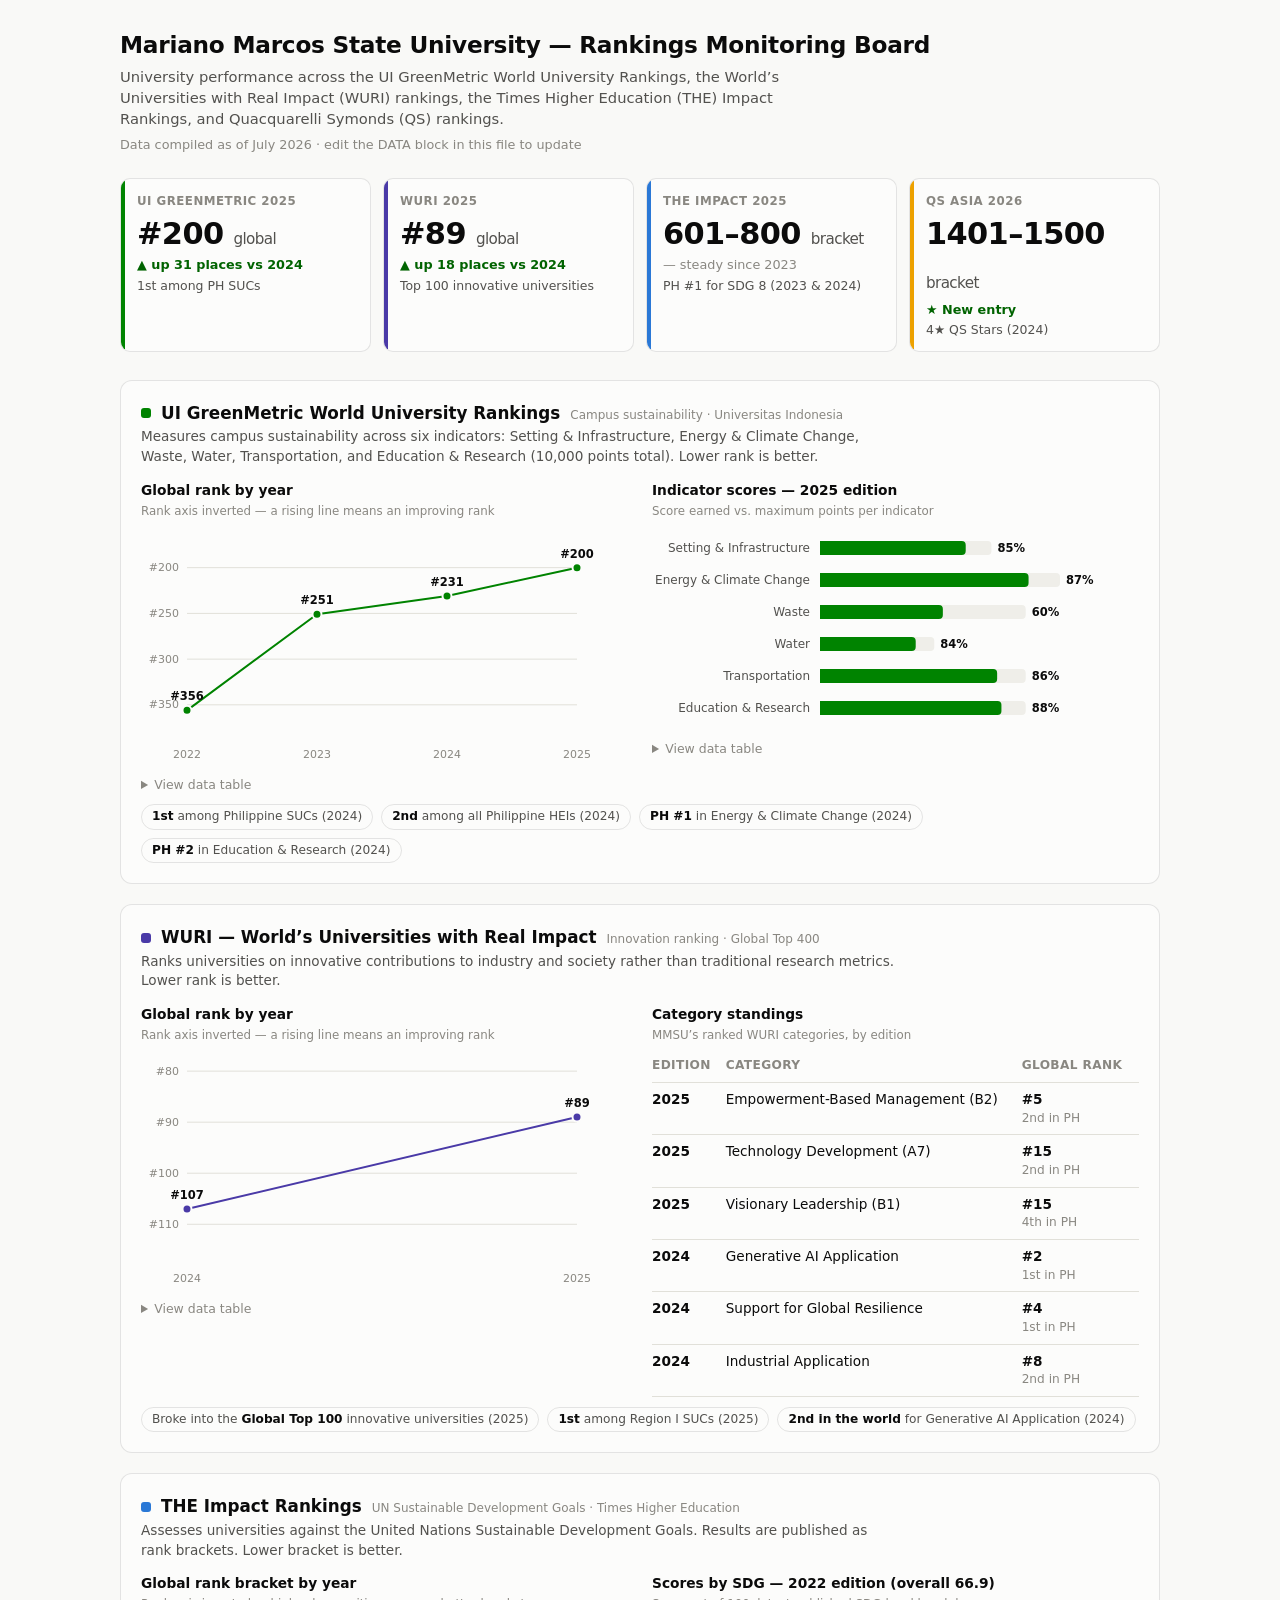
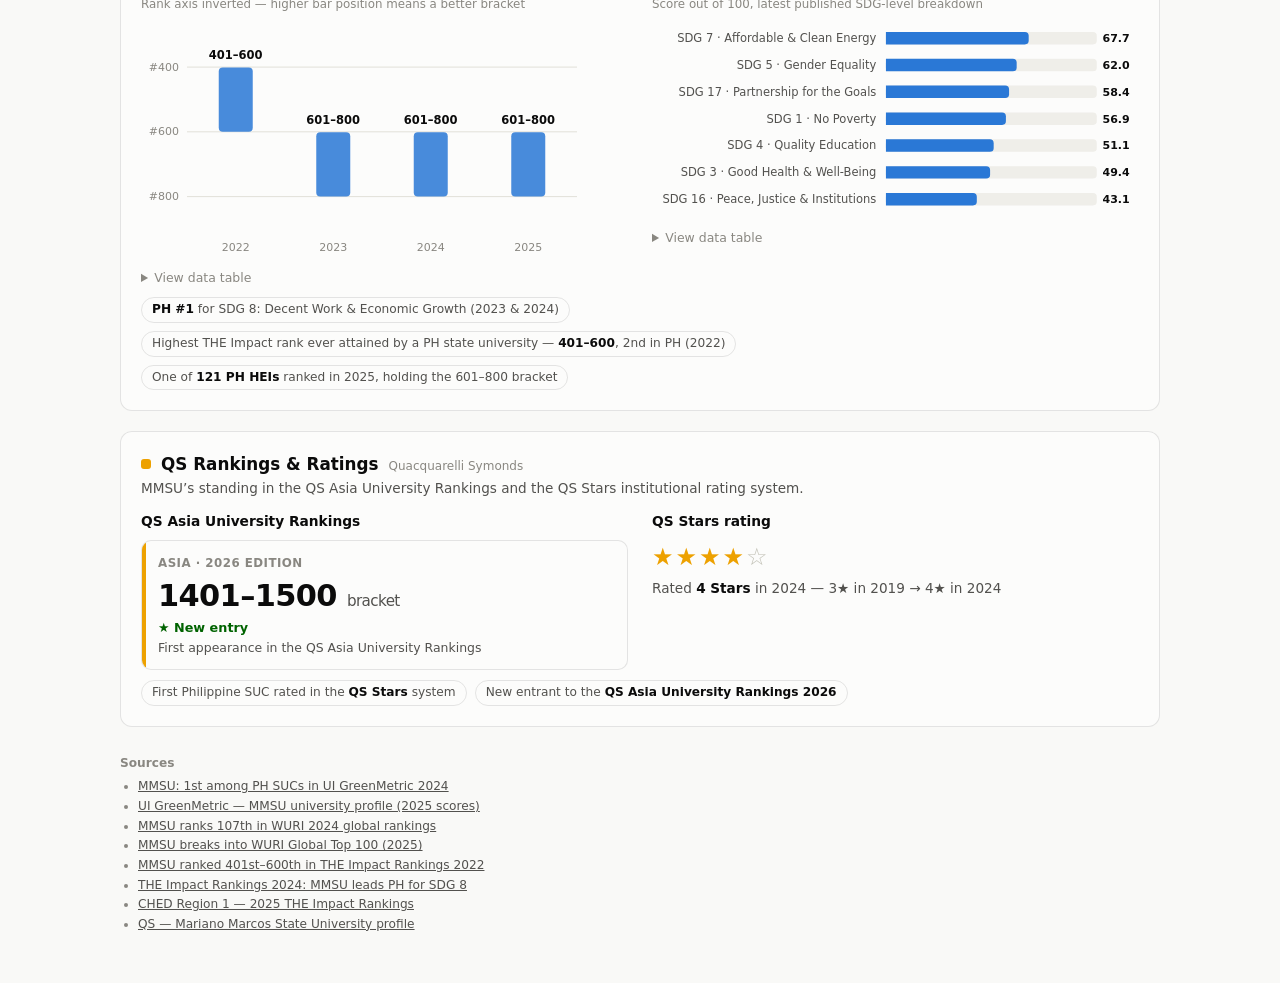
==== index.html @ 519564e0 "Add MMSU rankings monitoring board (GreenMetric, WURI, THE Impact, QS) Single-file, dependency-free " ====
<!DOCTYPE html>
<html lang="en">
<head>
<meta charset="UTF-8">
<meta name="viewport" content="width=device-width, initial-scale=1.0">
<title>MMSU Rankings Monitoring Board</title>
<style>
  :root {
    --page:           #f9f9f7;
    --surface-1:      #fcfcfb;
    --text-primary:   #0b0b0b;
    --text-secondary: #52514e;
    --text-muted:     #898781;
    --grid:           #e1e0d9;
    --baseline:       #c3c2b7;
    --border:         rgba(11,11,11,0.10);
    --delta-good:     #006300;
    --greenmetric:    #008300;
    --the:            #2a78d6;
    --wuri:           #4a3aa7;
    --qs:             #eda100;
    --seq-450:        #2a78d6;
    --track:          #efeee9;
    --tooltip-bg:     #0b0b0b;
    --tooltip-ink:    #ffffff;
  }
  @media (prefers-color-scheme: dark) {
    :root {
      --page:           #0d0d0d;
      --surface-1:      #1a1a19;
      --text-primary:   #ffffff;
      --text-secondary: #c3c2b7;
      --text-muted:     #898781;
      --grid:           #2c2c2a;
      --baseline:       #383835;
      --border:         rgba(255,255,255,0.10);
      --delta-good:     #0ca30c;
      --greenmetric:    #008300;
      --the:            #3987e5;
      --wuri:           #9085e9;
      --qs:             #c98500;
      --seq-450:        #3987e5;
      --track:          #262624;
      --tooltip-bg:     #fcfcfb;
      --tooltip-ink:    #0b0b0b;
    }
  }
  * { margin: 0; padding: 0; box-sizing: border-box; }
  body {
    background: var(--page);
    color: var(--text-primary);
    font-family: system-ui, -apple-system, "Segoe UI", sans-serif;
    line-height: 1.45;
  }
  .wrap { max-width: 1080px; margin: 0 auto; padding: 28px 20px 48px; }

  header.masthead { margin-bottom: 24px; }
  .masthead h1 { font-size: 1.45rem; font-weight: 700; letter-spacing: -0.01em; }
  .masthead .sub { color: var(--text-secondary); font-size: 0.92rem; margin-top: 4px; max-width: 720px; }
  .masthead .asof { color: var(--text-muted); font-size: 0.8rem; margin-top: 6px; }

  .kpi-row { display: grid; grid-template-columns: repeat(auto-fit, minmax(220px, 1fr)); gap: 12px; margin-bottom: 28px; }
  .tile {
    background: var(--surface-1); border: 1px solid var(--border); border-radius: 10px;
    padding: 14px 16px 12px; position: relative; overflow: hidden;
  }
  .tile::before { content: ""; position: absolute; left: 0; top: 0; bottom: 0; width: 4px; background: var(--accent, var(--grid)); }
  .tile .sys { font-size: 0.74rem; font-weight: 600; letter-spacing: 0.04em; text-transform: uppercase; color: var(--text-muted); }
  .tile .val { font-size: 1.9rem; font-weight: 700; letter-spacing: -0.02em; margin: 2px 0 0; }
  .tile .val small { font-size: 0.95rem; font-weight: 500; color: var(--text-secondary); }
  .tile .delta { font-size: 0.8rem; color: var(--delta-good); font-weight: 600; }
  .tile .delta.neutral { color: var(--text-muted); font-weight: 500; }
  .tile .note { font-size: 0.78rem; color: var(--text-secondary); margin-top: 2px; }

  section.panel {
    background: var(--surface-1); border: 1px solid var(--border); border-radius: 12px;
    padding: 20px 20px 16px; margin-bottom: 20px;
  }
  .panel-head { display: flex; align-items: baseline; gap: 10px; flex-wrap: wrap; margin-bottom: 2px; }
  .panel-head .dot { width: 10px; height: 10px; border-radius: 3px; flex: none; align-self: center; }
  .panel-head h2 { font-size: 1.05rem; font-weight: 700; }
  .panel-head .tag { font-size: 0.75rem; color: var(--text-muted); }
  .panel .desc { color: var(--text-secondary); font-size: 0.85rem; margin: 2px 0 14px; max-width: 760px; }

  .chips { display: flex; flex-wrap: wrap; gap: 8px; margin: 10px 0 4px; }
  .chip {
    font-size: 0.76rem; color: var(--text-secondary); border: 1px solid var(--border);
    border-radius: 999px; padding: 3px 10px; background: transparent;
  }
  .chip b { color: var(--text-primary); font-weight: 650; }

  .duo { display: grid; grid-template-columns: 1fr 1fr; gap: 24px; }
  @media (max-width: 780px) { .duo { grid-template-columns: 1fr; } }
  .chart-block h3 { font-size: 0.86rem; font-weight: 650; margin-bottom: 2px; }
  .chart-block .axis-note { font-size: 0.74rem; color: var(--text-muted); margin-bottom: 6px; }
  .chart-scroller { overflow-x: auto; }
  figure.viz { margin: 0; }
  svg text { font-family: system-ui, -apple-system, "Segoe UI", sans-serif; }
  .tick-label { font-size: 11px; fill: var(--text-muted); font-variant-numeric: tabular-nums; }
  .cat-label  { font-size: 12px; fill: var(--text-secondary); }
  .val-label  { font-size: 11.5px; font-weight: 600; fill: var(--text-primary); font-variant-numeric: tabular-nums; }
  .gridline { stroke: var(--grid); stroke-width: 1; }
  .baseline { stroke: var(--baseline); stroke-width: 1; }

  details.tbl { margin-top: 10px; }
  details.tbl summary { font-size: 0.78rem; color: var(--text-muted); cursor: pointer; user-select: none; }
  details.tbl summary:hover { color: var(--text-secondary); }
  table.data { border-collapse: collapse; margin-top: 8px; font-size: 0.82rem; min-width: 320px; }
  table.data th, table.data td { text-align: left; padding: 5px 14px 5px 0; border-bottom: 1px solid var(--grid); }
  table.data th { color: var(--text-muted); font-weight: 600; font-size: 0.76rem; }
  table.data td.num { font-variant-numeric: tabular-nums; }

  table.ranks { border-collapse: collapse; width: 100%; font-size: 0.85rem; }
  table.ranks th, table.ranks td { text-align: left; padding: 7px 12px 7px 0; border-bottom: 1px solid var(--grid); vertical-align: top; }
  table.ranks th { color: var(--text-muted); font-weight: 600; font-size: 0.76rem; letter-spacing: 0.03em; text-transform: uppercase; }
  table.ranks td.num { font-variant-numeric: tabular-nums; font-weight: 650; white-space: nowrap; }
  table.ranks td .ph { display: block; font-size: 0.76rem; color: var(--text-muted); font-weight: 400; }

  .stars { font-size: 1.5rem; letter-spacing: 2px; color: var(--qs); }
  .stars .off { color: var(--baseline); }

  #tooltip {
    position: fixed; pointer-events: none; z-index: 50; display: none;
    background: var(--tooltip-bg); color: var(--tooltip-ink);
    border-radius: 6px; padding: 6px 9px; font-size: 0.76rem; line-height: 1.35;
    box-shadow: 0 2px 10px rgba(0,0,0,0.25); max-width: 260px;
  }
  #tooltip b { font-weight: 650; }

  footer.src { color: var(--text-muted); font-size: 0.76rem; margin-top: 28px; }
  footer.src a { color: var(--text-secondary); }
  footer.src ul { margin: 6px 0 0 18px; }
  footer.src li { margin-bottom: 2px; }
</style>
</head>
<body>
<div class="wrap">

  <header class="masthead">
    <h1>Mariano Marcos State University — Rankings Monitoring Board</h1>
    <div class="sub">University performance across the UI GreenMetric World University Rankings, the World’s Universities with Real Impact (WURI) rankings, the Times Higher Education (THE) Impact Rankings, and Quacquarelli Symonds (QS) rankings.</div>
    <div class="asof" id="asof"></div>
  </header>

  <div class="kpi-row" id="kpiRow"></div>

  <!-- ══════════════ UI GreenMetric ══════════════ -->
  <section class="panel">
    <div class="panel-head">
      <span class="dot" style="background:var(--greenmetric)"></span>
      <h2>UI GreenMetric World University Rankings</h2>
      <span class="tag">Campus sustainability · Universitas Indonesia</span>
    </div>
    <p class="desc">Measures campus sustainability across six indicators: Setting &amp; Infrastructure, Energy &amp; Climate Change, Waste, Water, Transportation, and Education &amp; Research (10,000 points total). Lower rank is better.</p>
    <div class="duo">
      <div class="chart-block">
        <h3>Global rank by year</h3>
        <div class="axis-note">Rank axis inverted — a rising line means an improving rank</div>
        <div class="chart-scroller"><figure class="viz" id="gmTrend"></figure></div>
        <details class="tbl"><summary>View data table</summary><div id="gmTrendTbl"></div></details>
      </div>
      <div class="chart-block">
        <h3 id="gmCatTitle">Indicator scores</h3>
        <div class="axis-note">Score earned vs. maximum points per indicator</div>
        <div class="chart-scroller"><figure class="viz" id="gmCats"></figure></div>
        <details class="tbl"><summary>View data table</summary><div id="gmCatsTbl"></div></details>
      </div>
    </div>
    <div class="chips" id="gmChips"></div>
  </section>

  <!-- ══════════════ WURI ══════════════ -->
  <section class="panel">
    <div class="panel-head">
      <span class="dot" style="background:var(--wuri)"></span>
      <h2>WURI — World’s Universities with Real Impact</h2>
      <span class="tag">Innovation ranking · Global Top 400</span>
    </div>
    <p class="desc">Ranks universities on innovative contributions to industry and society rather than traditional research metrics. Lower rank is better.</p>
    <div class="duo">
      <div class="chart-block">
        <h3>Global rank by year</h3>
        <div class="axis-note">Rank axis inverted — a rising line means an improving rank</div>
        <div class="chart-scroller"><figure class="viz" id="wuriTrend"></figure></div>
        <details class="tbl"><summary>View data table</summary><div id="wuriTrendTbl"></div></details>
      </div>
      <div class="chart-block">
        <h3>Category standings</h3>
        <div class="axis-note">MMSU’s ranked WURI categories, by edition</div>
        <div class="chart-scroller"><table class="ranks" id="wuriCats"></table></div>
      </div>
    </div>
    <div class="chips" id="wuriChips"></div>
  </section>

  <!-- ══════════════ THE Impact ══════════════ -->
  <section class="panel">
    <div class="panel-head">
      <span class="dot" style="background:var(--the)"></span>
      <h2>THE Impact Rankings</h2>
      <span class="tag">UN Sustainable Development Goals · Times Higher Education</span>
    </div>
    <p class="desc">Assesses universities against the United Nations Sustainable Development Goals. Results are published as rank brackets. Lower bracket is better.</p>
    <div class="duo">
      <div class="chart-block">
        <h3>Global rank bracket by year</h3>
        <div class="axis-note">Rank axis inverted — higher bar position means a better bracket</div>
        <div class="chart-scroller"><figure class="viz" id="theTrend"></figure></div>
        <details class="tbl"><summary>View data table</summary><div id="theTrendTbl"></div></details>
      </div>
      <div class="chart-block">
        <h3 id="theSdgTitle">Scores by SDG</h3>
        <div class="axis-note">Score out of 100, latest published SDG-level breakdown</div>
        <div class="chart-scroller"><figure class="viz" id="theSdgs"></figure></div>
        <details class="tbl"><summary>View data table</summary><div id="theSdgsTbl"></div></details>
      </div>
    </div>
    <div class="chips" id="theChips"></div>
  </section>

  <!-- ══════════════ QS ══════════════ -->
  <section class="panel">
    <div class="panel-head">
      <span class="dot" style="background:var(--qs)"></span>
      <h2>QS Rankings &amp; Ratings</h2>
      <span class="tag">Quacquarelli Symonds</span>
    </div>
    <p class="desc">MMSU’s standing in the QS Asia University Rankings and the QS Stars institutional rating system.</p>
    <div class="duo">
      <div class="chart-block">
        <h3>QS Asia University Rankings</h3>
        <div class="kpi-row" style="margin:8px 0 0" id="qsTiles"></div>
      </div>
      <div class="chart-block">
        <h3>QS Stars rating</h3>
        <div id="qsStars" style="margin-top:8px"></div>
      </div>
    </div>
    <div class="chips" id="qsChips"></div>
  </section>

  <footer class="src" id="sources"></footer>
</div>

<div id="tooltip"></div>

<script>
/* ════════════════════════════════════════════════════════════════════════
   DATA — edit this block when new ranking results are released.
   Ranks are global positions unless noted. Brackets use {lo, hi}.
   ════════════════════════════════════════════════════════════════════════ */
const DATA = {
  asOf: "July 2026",

  greenMetric: {
    // Global rank per edition (lower is better)
    trend: [
      { year: 2022, rank: 356 },
      { year: 2023, rank: 251 },
      { year: 2024, rank: 231 },
      { year: 2025, rank: 200 },
    ],
    // Latest edition's indicator scores (max = official indicator maxima, 10,000 total)
    categoryYear: 2025,
    categories: [
      { name: "Setting & Infrastructure", score: 1275,   max: 1500 },
      { name: "Energy & Climate Change",  score: 1825,   max: 2100 },
      { name: "Waste",                    score: 1075,   max: 1800 },
      { name: "Water",                    score: 837.5,  max: 1000 },
      { name: "Transportation",           score: 1550,   max: 1800 },
      { name: "Education & Research",     score: 1587.5, max: 1800 },
    ],
    totalScore: 8150,
    highlights: [
      "<b>1st</b> among Philippine SUCs (2024)",
      "<b>2nd</b> among all Philippine HEIs (2024)",
      "<b>PH #1</b> in Energy & Climate Change (2024)",
      "<b>PH #2</b> in Education & Research (2024)",
    ],
  },

  wuri: {
    trend: [
      { year: 2024, rank: 107 },
      { year: 2025, rank: 89 },
    ],
    categories: [
      { year: 2025, name: "Empowerment-Based Management (B2)", rank: 5,  ph: "2nd in PH" },
      { year: 2025, name: "Technology Development (A7)",       rank: 15, ph: "2nd in PH" },
      { year: 2025, name: "Visionary Leadership (B1)",         rank: 15, ph: "4th in PH" },
      { year: 2024, name: "Generative AI Application",         rank: 2,  ph: "1st in PH" },
      { year: 2024, name: "Support for Global Resilience",     rank: 4,  ph: "1st in PH" },
      { year: 2024, name: "Industrial Application",            rank: 8,  ph: "2nd in PH" },
    ],
    highlights: [
      "Broke into the <b>Global Top 100</b> innovative universities (2025)",
      "<b>1st</b> among Region I SUCs (2025)",
      "<b>2nd in the world</b> for Generative AI Application (2024)",
    ],
  },

  theImpact: {
    // Published rank brackets per edition (lower is better)
    trend: [
      { year: 2022, lo: 401, hi: 600 },
      { year: 2023, lo: 601, hi: 800 },
      { year: 2024, lo: 601, hi: 800 },
      { year: 2025, lo: 601, hi: 800 },
    ],
    // Latest published SDG-level score breakdown (2022 edition, overall 66.9)
    sdgYear: 2022,
    overallScore: 66.9,
    sdgs: [
      { sdg: "SDG 7 · Affordable & Clean Energy",      score: 67.7 },
      { sdg: "SDG 5 · Gender Equality",                score: 62.0 },
      { sdg: "SDG 17 · Partnership for the Goals",     score: 58.4 },
      { sdg: "SDG 1 · No Poverty",                     score: 56.9 },
      { sdg: "SDG 4 · Quality Education",              score: 51.1 },
      { sdg: "SDG 3 · Good Health & Well-Being",       score: 49.4 },
      { sdg: "SDG 16 · Peace, Justice & Institutions", score: 43.1 },
    ],
    highlights: [
      "<b>PH #1</b> for SDG 8: Decent Work & Economic Growth (2023 & 2024)",
      "Highest THE Impact rank ever attained by a PH state university — <b>401–600</b>, 2nd in PH (2022)",
      "One of <b>121 PH HEIs</b> ranked in 2025, holding the 601–800 bracket",
    ],
  },

  qs: {
    asia: { edition: 2026, bracket: "1401–1500", note: "New entry" },
    stars: { current: 4, outOf: 5, year: 2024, history: "3★ in 2019 → 4★ in 2024" },
    highlights: [
      "First Philippine SUC rated in the <b>QS Stars</b> system",
      "New entrant to the <b>QS Asia University Rankings 2026</b>",
    ],
  },

  sources: [
    { label: "MMSU: 1st among PH SUCs in UI GreenMetric 2024", url: "https://www.mmsu.edu.ph/news/mmsu-ranks-1st-among-ph-sucs-anew-in-ui-greenmetric-world-university-rankings-2024" },
    { label: "UI GreenMetric — MMSU university profile (2025 scores)", url: "https://uigreenmetric.com/university/mmsu.edu.ph" },
    { label: "MMSU ranks 107th in WURI 2024 global rankings", url: "https://www.mmsu.edu.ph/news/mmsu-ranks-107th-in-wuri-2024-global-rankings" },
    { label: "MMSU breaks into WURI Global Top 100 (2025)", url: "https://www.mmsu.edu.ph/news/mmsu-breaks-into-wuri-global-top-100-universities" },
    { label: "MMSU ranked 401st–600th in THE Impact Rankings 2022", url: "https://www.mmsu.edu.ph/news/as-phs-top-state-university-mmsu-is-ranked-401st-600th-in-worlds-the-impact" },
    { label: "THE Impact Rankings 2024: MMSU leads PH for SDG 8", url: "https://www.mmsu.edu.ph/news/the-impact-rankings-2024-mmsu-continues-to-lead-in-ph-for-decent-work-and-economic-growth" },
    { label: "CHED Region 1 — 2025 THE Impact Rankings", url: "https://region1.ched.gov.ph/2025-times-higher-education-the-impact-rankings/" },
    { label: "QS — Mariano Marcos State University profile", url: "https://www.topuniversities.com/universities/mariano-marcos-state-university" },
  ],
};
/* ═══════════════════════════ END OF DATA BLOCK ═══════════════════════════ */

const NS = "http://www.w3.org/2000/svg";
const css = (name) => getComputedStyle(document.documentElement).getPropertyValue(name).trim();

/* ---------- tooltip ---------- */
const tip = document.getElementById("tooltip");
function bindTip(el, html) {
  el.addEventListener("pointerenter", () => { tip.innerHTML = html; tip.style.display = "block"; });
  el.addEventListener("pointermove", (e) => {
    const pad = 12, w = tip.offsetWidth, h = tip.offsetHeight;
    let x = e.clientX + pad, y = e.clientY - h - pad;
    if (x + w > innerWidth - 8) x = e.clientX - w - pad;
    if (y < 8) y = e.clientY + pad;
    tip.style.left = x + "px"; tip.style.top = y + "px";
  });
  el.addEventListener("pointerleave", () => { tip.style.display = "none"; });
}

/* ---------- svg helpers ---------- */
function svgEl(tag, attrs) {
  const el = document.createElementNS(NS, tag);
  for (const k in attrs) el.setAttribute(k, attrs[k]);
  return el;
}
function makeSvg(mount, w, h, label) {
  const svg = svgEl("svg", { viewBox: `0 0 ${w} ${h}`, width: "100%", role: "img", "aria-label": label });
  svg.style.maxWidth = w + "px";
  svg.style.display = "block";
  document.getElementById(mount).appendChild(svg);
  return svg;
}
// Bar with 4px rounded corners at the data end only, square at the baseline.
function endRoundedBar(x, y, w, h, horizontal) {
  const r = Math.min(4, horizontal ? w : h);
  if (horizontal) {
    return `M${x},${y} h${w - r} a${r},${r} 0 0 1 ${r},${r} v${h - 2 * r} a${r},${r} 0 0 1 ${-r},${r} h${-(w - r)} Z`;
  }
  return `M${x},${y + r} a${r},${r} 0 0 1 ${r},${-r} h${w - 2 * r} a${r},${r} 0 0 1 ${r},${r} v${h - r} h${-w} Z`;
}
function niceTicks(min, max, count) {
  const span = max - min, step0 = span / Math.max(1, count - 1);
  const mag = Math.pow(10, Math.floor(Math.log10(step0)));
  const step = [1, 2, 2.5, 5, 10].map(m => m * mag).find(s => span / s <= count) || 10 * mag;
  const ticks = [];
  for (let v = Math.ceil(min / step) * step; v <= max + 1e-9; v += step) ticks.push(Math.round(v * 100) / 100);
  return ticks;
}

/* ---------- rank trend line chart (inverted y: lower rank = higher) ---------- */
function rankTrend(mount, tableMount, points, color, systemName) {
  const W = 460, H = 240, M = { t: 16, r: 24, b: 30, l: 46 };
  const svg = makeSvg(mount, W, H, `${systemName} global rank by year`);
  const ranks = points.map(p => p.rank);
  const lo = Math.min(...ranks), hi = Math.max(...ranks);
  const pad = Math.max(10, (hi - lo) * 0.18);
  const yMin = Math.max(1, lo - pad), yMax = hi + pad;
  const x = (i) => points.length === 1 ? (M.l + W - M.r) / 2
    : M.l + (i / (points.length - 1)) * (W - M.l - M.r);
  const y = (r) => M.t + ((r - yMin) / (yMax - yMin)) * (H - M.t - M.b); // inverted: small rank → top

  for (const t of niceTicks(yMin, yMax, 5)) {
    const ty = y(t);
    svg.appendChild(svgEl("line", { x1: M.l, x2: W - M.r, y1: ty, y2: ty, class: "gridline" }));
    const lbl = svgEl("text", { x: M.l - 8, y: ty + 3.5, "text-anchor": "end", class: "tick-label" });
    lbl.textContent = "#" + t;
    svg.appendChild(lbl);
  }
  points.forEach((p, i) => {
    const lbl = svgEl("text", { x: x(i), y: H - 8, "text-anchor": "middle", class: "tick-label" });
    lbl.textContent = p.year;
    svg.appendChild(lbl);
  });

  const path = points.map((p, i) => `${i ? "L" : "M"}${x(i)},${y(p.rank)}`).join(" ");
  svg.appendChild(svgEl("path", { d: path, fill: "none", stroke: color, "stroke-width": 2, "stroke-linejoin": "round", "stroke-linecap": "round" }));

  points.forEach((p, i) => {
    svg.appendChild(svgEl("circle", { cx: x(i), cy: y(p.rank), r: 4.5, fill: color, stroke: css("--surface-1"), "stroke-width": 2 }));
    const lbl = svgEl("text", { x: x(i), y: y(p.rank) - 10, "text-anchor": "middle", class: "val-label" });
    lbl.textContent = "#" + p.rank;
    svg.appendChild(lbl);
    const hit = svgEl("circle", { cx: x(i), cy: y(p.rank), r: 16, fill: "transparent" });
    const prev = i > 0 ? points[i - 1].rank : null;
    const delta = prev === null ? "" : `<br>${prev - p.rank >= 0 ? "▲ improved" : "▼ dropped"} ${Math.abs(prev - p.rank)} places vs ${points[i - 1].year}`;
    bindTip(hit, `<b>${systemName} ${p.year}</b><br>Global rank #${p.rank}${delta}`);
    svg.appendChild(hit);
  });

  if (tableMount) {
    document.getElementById(tableMount).innerHTML =
      `<table class="data"><tr><th>Edition</th><th>Global rank</th></tr>` +
      points.map(p => `<tr><td>${p.year}</td><td class="num">#${p.rank}</td></tr>`).join("") + `</table>`;
  }
}

/* ---------- GreenMetric indicator bars (score vs max) ---------- */
function gmCategoryBars() {
  const g = DATA.greenMetric;
  document.getElementById("gmCatTitle").textContent = `Indicator scores — ${g.categoryYear} edition`;
  const rowH = 32, labelW = 168, W = 460, M = { t: 6, r: 52, b: 6 };
  const H = M.t + g.categories.length * rowH + M.b;
  const svg = makeSvg("gmCats", W, H, `UI GreenMetric ${g.categoryYear} indicator scores`);
  const maxAll = Math.max(...g.categories.map(c => c.max));
  const xw = (v) => (v / maxAll) * (W - labelW - M.r);

  g.categories.forEach((c, i) => {
    const yTop = M.t + i * rowH, barH = 14, yBar = yTop + (rowH - barH) / 2;
    const lbl = svgEl("text", { x: labelW - 10, y: yTop + rowH / 2 + 4, "text-anchor": "end", class: "cat-label" });
    lbl.textContent = c.name;
    svg.appendChild(lbl);
    svg.appendChild(svgEl("rect", { x: labelW, y: yBar, width: xw(c.max), height: barH, rx: 4, fill: css("--track") }));
    svg.appendChild(svgEl("path", { d: endRoundedBar(labelW, yBar, xw(c.score), barH, true), fill: css("--greenmetric") }));
    const val = svgEl("text", { x: labelW + xw(c.max) + 6, y: yBar + barH / 2 + 4, class: "val-label" });
    val.textContent = Math.round((c.score / c.max) * 100) + "%";
    svg.appendChild(val);
    const hit = svgEl("rect", { x: labelW, y: yTop, width: W - labelW - M.r + 46, height: rowH, fill: "transparent" });
    bindTip(hit, `<b>${c.name}</b><br>${c.score.toLocaleString()} of ${c.max.toLocaleString()} points (${Math.round((c.score / c.max) * 100)}%)`);
    svg.appendChild(hit);
  });

  document.getElementById("gmCatsTbl").innerHTML =
    `<table class="data"><tr><th>Indicator</th><th>Score</th><th>Max</th></tr>` +
    g.categories.map(c => `<tr><td>${c.name}</td><td class="num">${c.score.toLocaleString()}</td><td class="num">${c.max.toLocaleString()}</td></tr>`).join("") +
    `<tr><td><b>Total</b></td><td class="num"><b>${g.totalScore.toLocaleString()}</b></td><td class="num">10,000</td></tr></table>`;
}

/* ---------- THE bracket range chart ---------- */
function theBracketChart() {
  const t = DATA.theImpact;
  const W = 460, H = 240, M = { t: 16, r: 24, b: 30, l: 46 };
  const svg = makeSvg("theTrend", W, H, "THE Impact Rankings bracket by year");
  const lo = Math.min(...t.trend.map(d => d.lo)), hi = Math.max(...t.trend.map(d => d.hi));
  const yMin = Math.max(1, lo - 100), yMax = hi + 100;
  const y = (r) => M.t + ((r - yMin) / (yMax - yMin)) * (H - M.t - M.b);
  const n = t.trend.length, slot = (W - M.l - M.r) / n, barW = Math.min(34, slot * 0.4);

  for (const g of niceTicks(yMin, yMax, 5)) {
    const gy = y(g);
    svg.appendChild(svgEl("line", { x1: M.l, x2: W - M.r, y1: gy, y2: gy, class: "gridline" }));
    const lbl = svgEl("text", { x: M.l - 8, y: gy + 3.5, "text-anchor": "end", class: "tick-label" });
    lbl.textContent = "#" + g;
    svg.appendChild(lbl);
  }

  t.trend.forEach((d, i) => {
    const cx = M.l + slot * (i + 0.5);
    const yTop = y(d.lo), yBot = y(d.hi);
    svg.appendChild(svgEl("rect", { x: cx - barW / 2, y: yTop, width: barW, height: yBot - yTop, rx: 4, fill: css("--the"), "fill-opacity": 0.85 }));
    const lbl = svgEl("text", { x: cx, y: yTop - 8, "text-anchor": "middle", class: "val-label" });
    lbl.textContent = `${d.lo}–${d.hi}`;
    svg.appendChild(lbl);
    const yr = svgEl("text", { x: cx, y: H - 8, "text-anchor": "middle", class: "tick-label" });
    yr.textContent = d.year;
    svg.appendChild(yr);
    const hit = svgEl("rect", { x: cx - slot / 2, y: M.t, width: slot, height: H - M.t - M.b, fill: "transparent" });
    bindTip(hit, `<b>THE Impact ${d.year}</b><br>Global bracket ${d.lo}–${d.hi}`);
    svg.appendChild(hit);
  });

  document.getElementById("theTrendTbl").innerHTML =
    `<table class="data"><tr><th>Edition</th><th>Global bracket</th></tr>` +
    t.trend.map(d => `<tr><td>${d.year}</td><td class="num">${d.lo}–${d.hi}</td></tr>`).join("") + `</table>`;
}

/* ---------- THE SDG score bars ---------- */
function theSdgBars() {
  const t = DATA.theImpact;
  document.getElementById("theSdgTitle").textContent = `Scores by SDG — ${t.sdgYear} edition (overall ${t.overallScore})`;
  const rowH = 28, labelW = 244, W = 508, M = { t: 6, r: 44, b: 6 };
  const H = M.t + t.sdgs.length * rowH + M.b;
  const svg = makeSvg("theSdgs", W, H, `THE Impact ${t.sdgYear} scores by SDG`);
  const xw = (v) => (v / 100) * (W - labelW - M.r);

  t.sdgs.forEach((s, i) => {
    const yTop = M.t + i * rowH, barH = 13, yBar = yTop + (rowH - barH) / 2;
    const lbl = svgEl("text", { x: labelW - 10, y: yTop + rowH / 2 + 4, "text-anchor": "end", class: "cat-label" });
    lbl.textContent = s.sdg;
    svg.appendChild(lbl);
    svg.appendChild(svgEl("rect", { x: labelW, y: yBar, width: xw(100), height: barH, rx: 4, fill: css("--track") }));
    svg.appendChild(svgEl("path", { d: endRoundedBar(labelW, yBar, xw(s.score), barH, true), fill: css("--seq-450") }));
    const val = svgEl("text", { x: labelW + xw(100) + 6, y: yBar + barH / 2 + 4, class: "val-label" });
    val.textContent = s.score.toFixed(1);
    svg.appendChild(val);
    const hit = svgEl("rect", { x: 0, y: yTop, width: W, height: rowH, fill: "transparent" });
    bindTip(hit, `<b>${s.sdg}</b><br>Score ${s.score.toFixed(1)} / 100 (${t.sdgYear} edition)`);
    svg.appendChild(hit);
  });

  document.getElementById("theSdgsTbl").innerHTML =
    `<table class="data"><tr><th>SDG</th><th>Score /100</th></tr>` +
    t.sdgs.map(s => `<tr><td>${s.sdg}</td><td class="num">${s.score.toFixed(1)}</td></tr>`).join("") + `</table>`;
}

/* ---------- assemble page ---------- */
function fmtDelta(prev, cur) {
  const d = prev - cur; // positive = improved (rank went down)
  return d > 0 ? `▲ up ${d} places` : d < 0 ? `▼ down ${-d} places` : "— steady";
}
function kpis() {
  const g = DATA.greenMetric.trend, w = DATA.wuri.trend, t = DATA.theImpact.trend;
  const gl = g[g.length - 1], gp = g[g.length - 2];
  const wl = w[w.length - 1], wp = w[w.length - 2];
  const tl = t[t.length - 1];
  const tiles = [
    { sys: `UI GreenMetric ${gl.year}`, val: `#${gl.rank}`, sub: "global", delta: gp ? fmtDelta(gp.rank, gl.rank) + ` vs ${gp.year}` : "", note: "1st among PH SUCs", accent: "var(--greenmetric)", good: gp && gp.rank > gl.rank },
    { sys: `WURI ${wl.year}`, val: `#${wl.rank}`, sub: "global", delta: wp ? fmtDelta(wp.rank, wl.rank) + ` vs ${wp.year}` : "", note: "Top 100 innovative universities", accent: "var(--wuri)", good: wp && wp.rank > wl.rank },
    { sys: `THE Impact ${tl.year}`, val: `${tl.lo}–${tl.hi}`, sub: "bracket", delta: "— steady since 2023", note: "PH #1 for SDG 8 (2023 & 2024)", accent: "var(--the)", good: false },
    { sys: `QS Asia ${DATA.qs.asia.edition}`, val: DATA.qs.asia.bracket, sub: "bracket", delta: "★ " + DATA.qs.asia.note, note: `${DATA.qs.stars.current}★ QS Stars (${DATA.qs.stars.year})`, accent: "var(--qs)", good: true },
  ];
  document.getElementById("kpiRow").innerHTML = tiles.map(t => `
    <div class="tile" style="--accent:${t.accent}">
      <div class="sys">${t.sys}</div>
      <div class="val">${t.val} <small>${t.sub}</small></div>
      <div class="delta${t.good ? "" : " neutral"}">${t.delta}</div>
      <div class="note">${t.note}</div>
    </div>`).join("");
}
function chips(mount, items) {
  document.getElementById(mount).innerHTML = items.map(h => `<span class="chip">${h}</span>`).join("");
}
function wuriTable() {
  const rows = DATA.wuri.categories.map(c => `
    <tr><td class="num">${c.year}</td><td>${c.name}</td>
    <td class="num">#${c.rank} <span class="ph">${c.ph}</span></td></tr>`).join("");
  document.getElementById("wuriCats").innerHTML =
    `<tr><th>Edition</th><th>Category</th><th>Global rank</th></tr>` + rows;
}
function qsSection() {
  const q = DATA.qs;
  document.getElementById("qsTiles").innerHTML = `
    <div class="tile" style="--accent:var(--qs)">
      <div class="sys">Asia · ${q.asia.edition} edition</div>
      <div class="val">${q.asia.bracket} <small>bracket</small></div>
      <div class="delta">★ ${q.asia.note}</div>
      <div class="note">First appearance in the QS Asia University Rankings</div>
    </div>`;
  const on = "★".repeat(q.stars.current), off = "☆".repeat(q.stars.outOf - q.stars.current);
  document.getElementById("qsStars").innerHTML = `
    <div class="stars" role="img" aria-label="${q.stars.current} of ${q.stars.outOf} QS Stars">${on}<span class="off">${off}</span></div>
    <div style="font-size:0.85rem;color:var(--text-secondary);margin-top:4px">
      Rated <b style="color:var(--text-primary)">${q.stars.current} Stars</b> in ${q.stars.year} — ${q.stars.history}</div>`;
}
function footer() {
  document.getElementById("asof").textContent = `Data compiled as of ${DATA.asOf} · edit the DATA block in this file to update`;
  document.getElementById("sources").innerHTML = `<b>Sources</b><ul>` +
    DATA.sources.map(s => `<li><a href="${s.url}" target="_blank" rel="noopener">${s.label}</a></li>`).join("") + `</ul>`;
}

kpis();
rankTrend("gmTrend", "gmTrendTbl", DATA.greenMetric.trend, css("--greenmetric"), "UI GreenMetric");
gmCategoryBars();
chips("gmChips", DATA.greenMetric.highlights);
rankTrend("wuriTrend", "wuriTrendTbl", DATA.wuri.trend, css("--wuri"), "WURI");
wuriTable();
chips("wuriChips", DATA.wuri.highlights);
theBracketChart();
theSdgBars();
chips("theChips", DATA.theImpact.highlights);
qsSection();
chips("qsChips", DATA.qs.highlights);
footer();

// Re-render charts if the OS theme flips, so SVG fills tracked via css() stay in sync.
matchMedia("(prefers-color-scheme: dark)").addEventListener("change", () => location.reload());
</script>
</body>
</html>
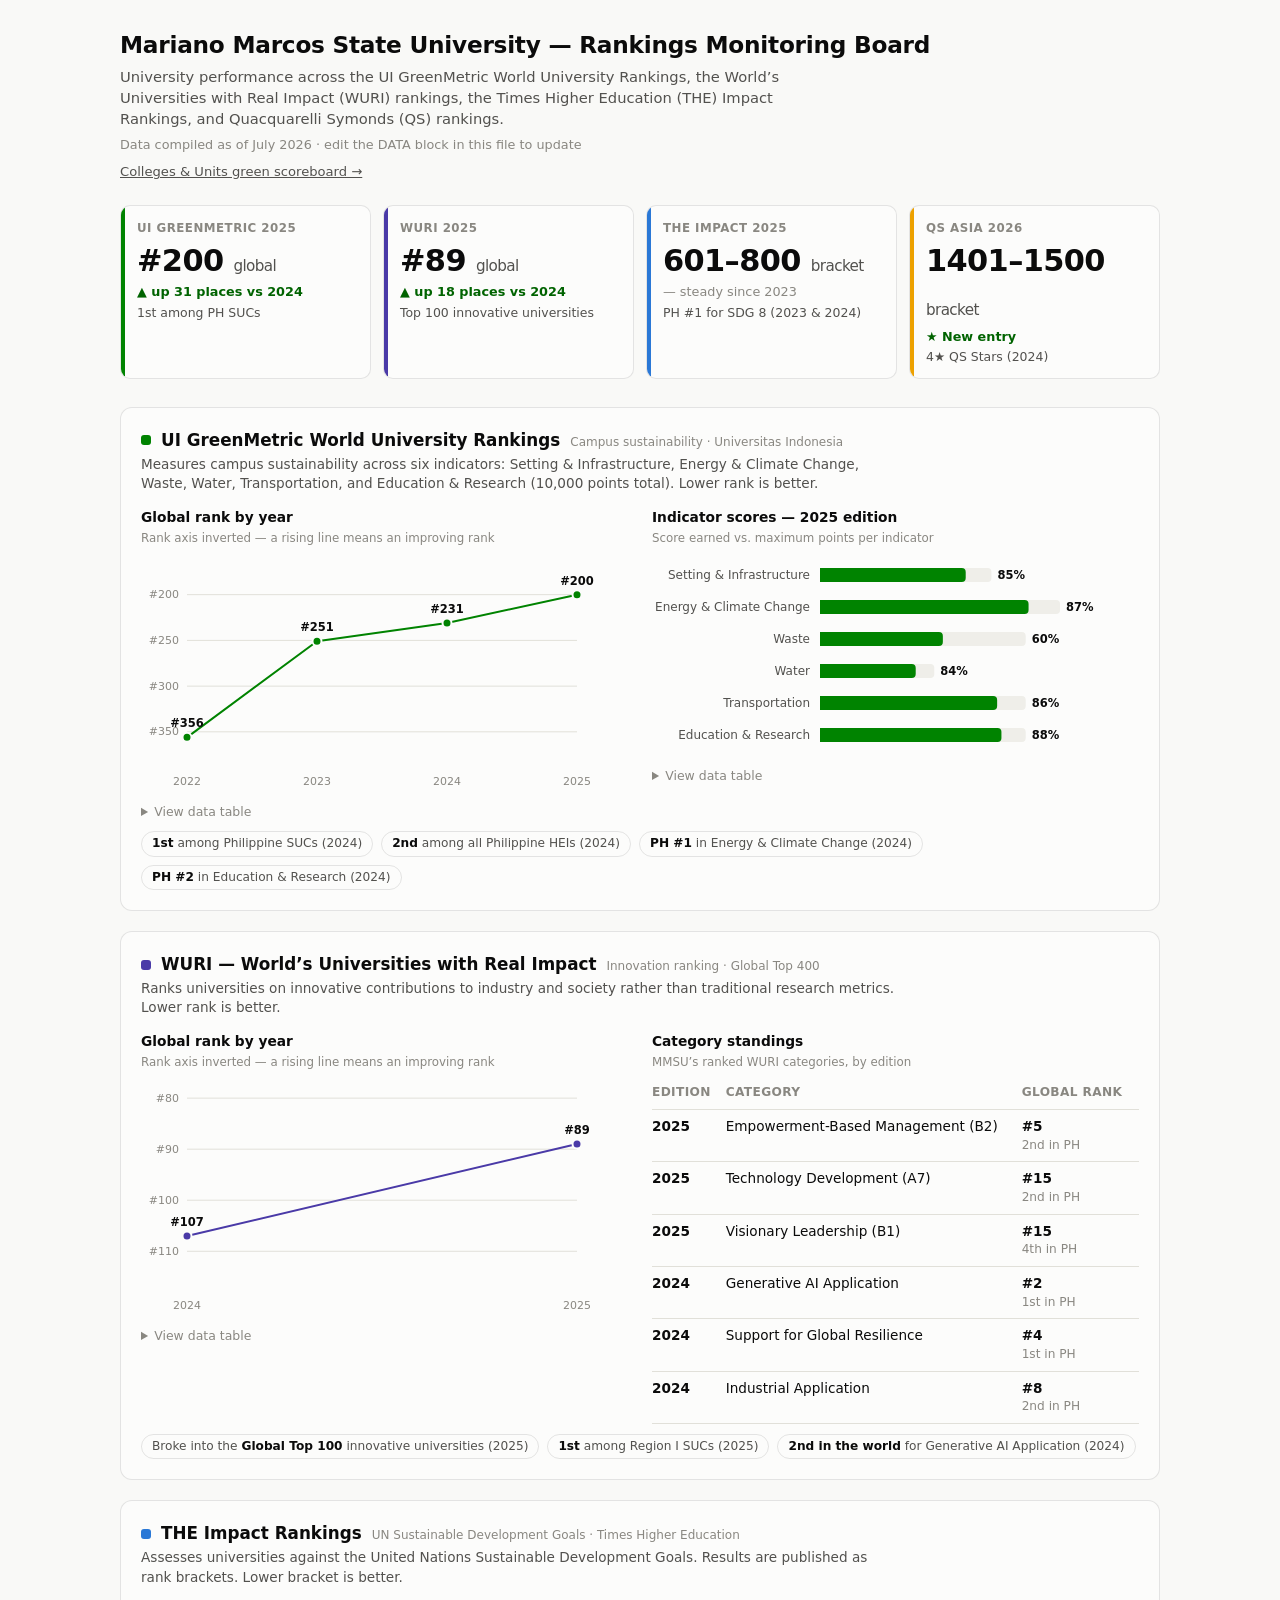
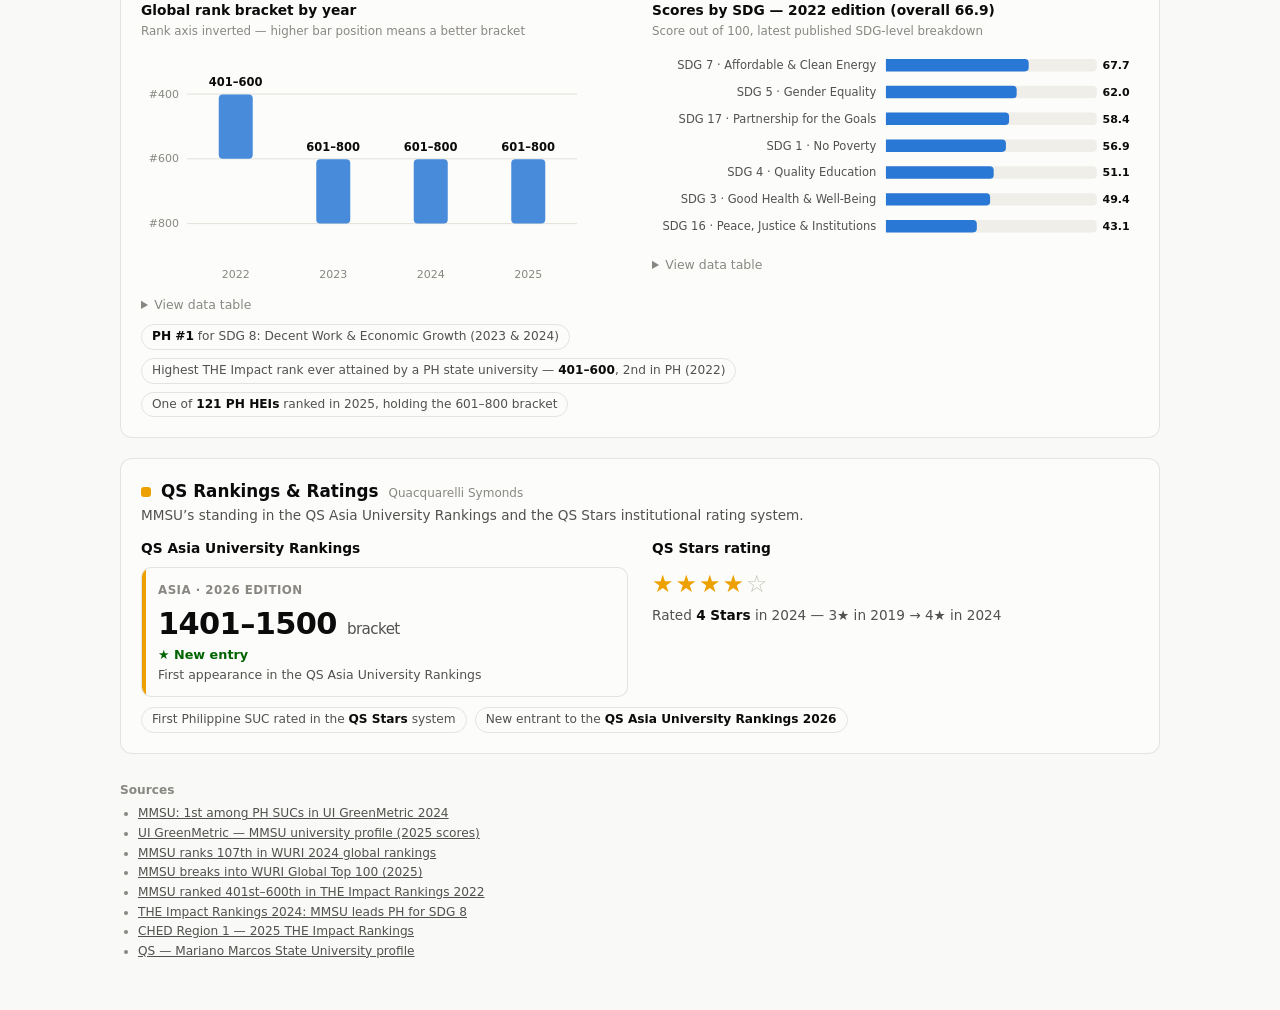
==== commit 09936ac0: "Add colleges & units green scoreboard Per-unit dashboard covering MMSU's 11 recognized academic unit" ====
--- a/index.html
+++ b/index.html
@@ -45,6 +45,45 @@
       --tooltip-ink:    #0b0b0b;
     }
   }
+  /* Explicit theme stamp (e.g. a host page's toggle) wins over the OS preference. */
+  :root[data-theme="dark"] {
+    --page:           #0d0d0d;
+    --surface-1:      #1a1a19;
+    --text-primary:   #ffffff;
+    --text-secondary: #c3c2b7;
+    --text-muted:     #898781;
+    --grid:           #2c2c2a;
+    --baseline:       #383835;
+    --border:         rgba(255,255,255,0.10);
+    --delta-good:     #0ca30c;
+    --greenmetric:    #008300;
+    --the:            #3987e5;
+    --wuri:           #9085e9;
+    --qs:             #c98500;
+    --seq-450:        #3987e5;
+    --track:          #262624;
+    --tooltip-bg:     #fcfcfb;
+    --tooltip-ink:    #0b0b0b;
+  }
+  :root[data-theme="light"] {
+    --page:           #f9f9f7;
+    --surface-1:      #fcfcfb;
+    --text-primary:   #0b0b0b;
+    --text-secondary: #52514e;
+    --text-muted:     #898781;
+    --grid:           #e1e0d9;
+    --baseline:       #c3c2b7;
+    --border:         rgba(11,11,11,0.10);
+    --delta-good:     #006300;
+    --greenmetric:    #008300;
+    --the:            #2a78d6;
+    --wuri:           #4a3aa7;
+    --qs:             #eda100;
+    --seq-450:        #2a78d6;
+    --track:          #efeee9;
+    --tooltip-bg:     #0b0b0b;
+    --tooltip-ink:    #ffffff;
+  }
   * { margin: 0; padding: 0; box-sizing: border-box; }
   body {
     background: var(--page);
@@ -140,6 +179,7 @@
     <h1>Mariano Marcos State University — Rankings Monitoring Board</h1>
     <div class="sub">University performance across the UI GreenMetric World University Rankings, the World’s Universities with Real Impact (WURI) rankings, the Times Higher Education (THE) Impact Rankings, and Quacquarelli Symonds (QS) rankings.</div>
     <div class="asof" id="asof"></div>
+    <nav style="margin-top:8px;font-size:0.82rem"><a href="units.html" style="color:var(--text-secondary)">Colleges &amp; Units green scoreboard →</a></nav>
   </header>
 
   <div class="kpi-row" id="kpiRow"></div>
@@ -349,7 +389,6 @@
 /* ═══════════════════════════ END OF DATA BLOCK ═══════════════════════════ */
 
 const NS = "http://www.w3.org/2000/svg";
-const css = (name) => getComputedStyle(document.documentElement).getPropertyValue(name).trim();
 
 /* ---------- tooltip ---------- */
 const tip = document.getElementById("tooltip");
@@ -421,10 +460,10 @@
   });
 
   const path = points.map((p, i) => `${i ? "L" : "M"}${x(i)},${y(p.rank)}`).join(" ");
-  svg.appendChild(svgEl("path", { d: path, fill: "none", stroke: color, "stroke-width": 2, "stroke-linejoin": "round", "stroke-linecap": "round" }));
+  svg.appendChild(svgEl("path", { d: path, style: `fill:none;stroke:${color}`, "stroke-width": 2, "stroke-linejoin": "round", "stroke-linecap": "round" }));
 
   points.forEach((p, i) => {
-    svg.appendChild(svgEl("circle", { cx: x(i), cy: y(p.rank), r: 4.5, fill: color, stroke: css("--surface-1"), "stroke-width": 2 }));
+    svg.appendChild(svgEl("circle", { cx: x(i), cy: y(p.rank), r: 4.5, style: `fill:${color};stroke:var(--surface-1)`, "stroke-width": 2 }));
     const lbl = svgEl("text", { x: x(i), y: y(p.rank) - 10, "text-anchor": "middle", class: "val-label" });
     lbl.textContent = "#" + p.rank;
     svg.appendChild(lbl);
@@ -457,8 +496,8 @@
     const lbl = svgEl("text", { x: labelW - 10, y: yTop + rowH / 2 + 4, "text-anchor": "end", class: "cat-label" });
     lbl.textContent = c.name;
     svg.appendChild(lbl);
-    svg.appendChild(svgEl("rect", { x: labelW, y: yBar, width: xw(c.max), height: barH, rx: 4, fill: css("--track") }));
-    svg.appendChild(svgEl("path", { d: endRoundedBar(labelW, yBar, xw(c.score), barH, true), fill: css("--greenmetric") }));
+    svg.appendChild(svgEl("rect", { x: labelW, y: yBar, width: xw(c.max), height: barH, rx: 4, style: "fill:var(--track)" }));
+    svg.appendChild(svgEl("path", { d: endRoundedBar(labelW, yBar, xw(c.score), barH, true), style: "fill:var(--greenmetric)" }));
     const val = svgEl("text", { x: labelW + xw(c.max) + 6, y: yBar + barH / 2 + 4, class: "val-label" });
     val.textContent = Math.round((c.score / c.max) * 100) + "%";
     svg.appendChild(val);
@@ -494,7 +533,7 @@
   t.trend.forEach((d, i) => {
     const cx = M.l + slot * (i + 0.5);
     const yTop = y(d.lo), yBot = y(d.hi);
-    svg.appendChild(svgEl("rect", { x: cx - barW / 2, y: yTop, width: barW, height: yBot - yTop, rx: 4, fill: css("--the"), "fill-opacity": 0.85 }));
+    svg.appendChild(svgEl("rect", { x: cx - barW / 2, y: yTop, width: barW, height: yBot - yTop, rx: 4, style: "fill:var(--the);fill-opacity:0.85" }));
     const lbl = svgEl("text", { x: cx, y: yTop - 8, "text-anchor": "middle", class: "val-label" });
     lbl.textContent = `${d.lo}–${d.hi}`;
     svg.appendChild(lbl);
@@ -525,8 +564,8 @@
     const lbl = svgEl("text", { x: labelW - 10, y: yTop + rowH / 2 + 4, "text-anchor": "end", class: "cat-label" });
     lbl.textContent = s.sdg;
     svg.appendChild(lbl);
-    svg.appendChild(svgEl("rect", { x: labelW, y: yBar, width: xw(100), height: barH, rx: 4, fill: css("--track") }));
-    svg.appendChild(svgEl("path", { d: endRoundedBar(labelW, yBar, xw(s.score), barH, true), fill: css("--seq-450") }));
+    svg.appendChild(svgEl("rect", { x: labelW, y: yBar, width: xw(100), height: barH, rx: 4, style: "fill:var(--track)" }));
+    svg.appendChild(svgEl("path", { d: endRoundedBar(labelW, yBar, xw(s.score), barH, true), style: "fill:var(--seq-450)" }));
     const val = svgEl("text", { x: labelW + xw(100) + 6, y: yBar + barH / 2 + 4, class: "val-label" });
     val.textContent = s.score.toFixed(1);
     svg.appendChild(val);
@@ -596,10 +635,10 @@
 }
 
 kpis();
-rankTrend("gmTrend", "gmTrendTbl", DATA.greenMetric.trend, css("--greenmetric"), "UI GreenMetric");
+rankTrend("gmTrend", "gmTrendTbl", DATA.greenMetric.trend, "var(--greenmetric)", "UI GreenMetric");
 gmCategoryBars();
 chips("gmChips", DATA.greenMetric.highlights);
-rankTrend("wuriTrend", "wuriTrendTbl", DATA.wuri.trend, css("--wuri"), "WURI");
+rankTrend("wuriTrend", "wuriTrendTbl", DATA.wuri.trend, "var(--wuri)", "WURI");
 wuriTable();
 chips("wuriChips", DATA.wuri.highlights);
 theBracketChart();
@@ -609,8 +648,6 @@
 chips("qsChips", DATA.qs.highlights);
 footer();
 
-// Re-render charts if the OS theme flips, so SVG fills tracked via css() stay in sync.
-matchMedia("(prefers-color-scheme: dark)").addEventListener("change", () => location.reload());
 </script>
 </body>
 </html>
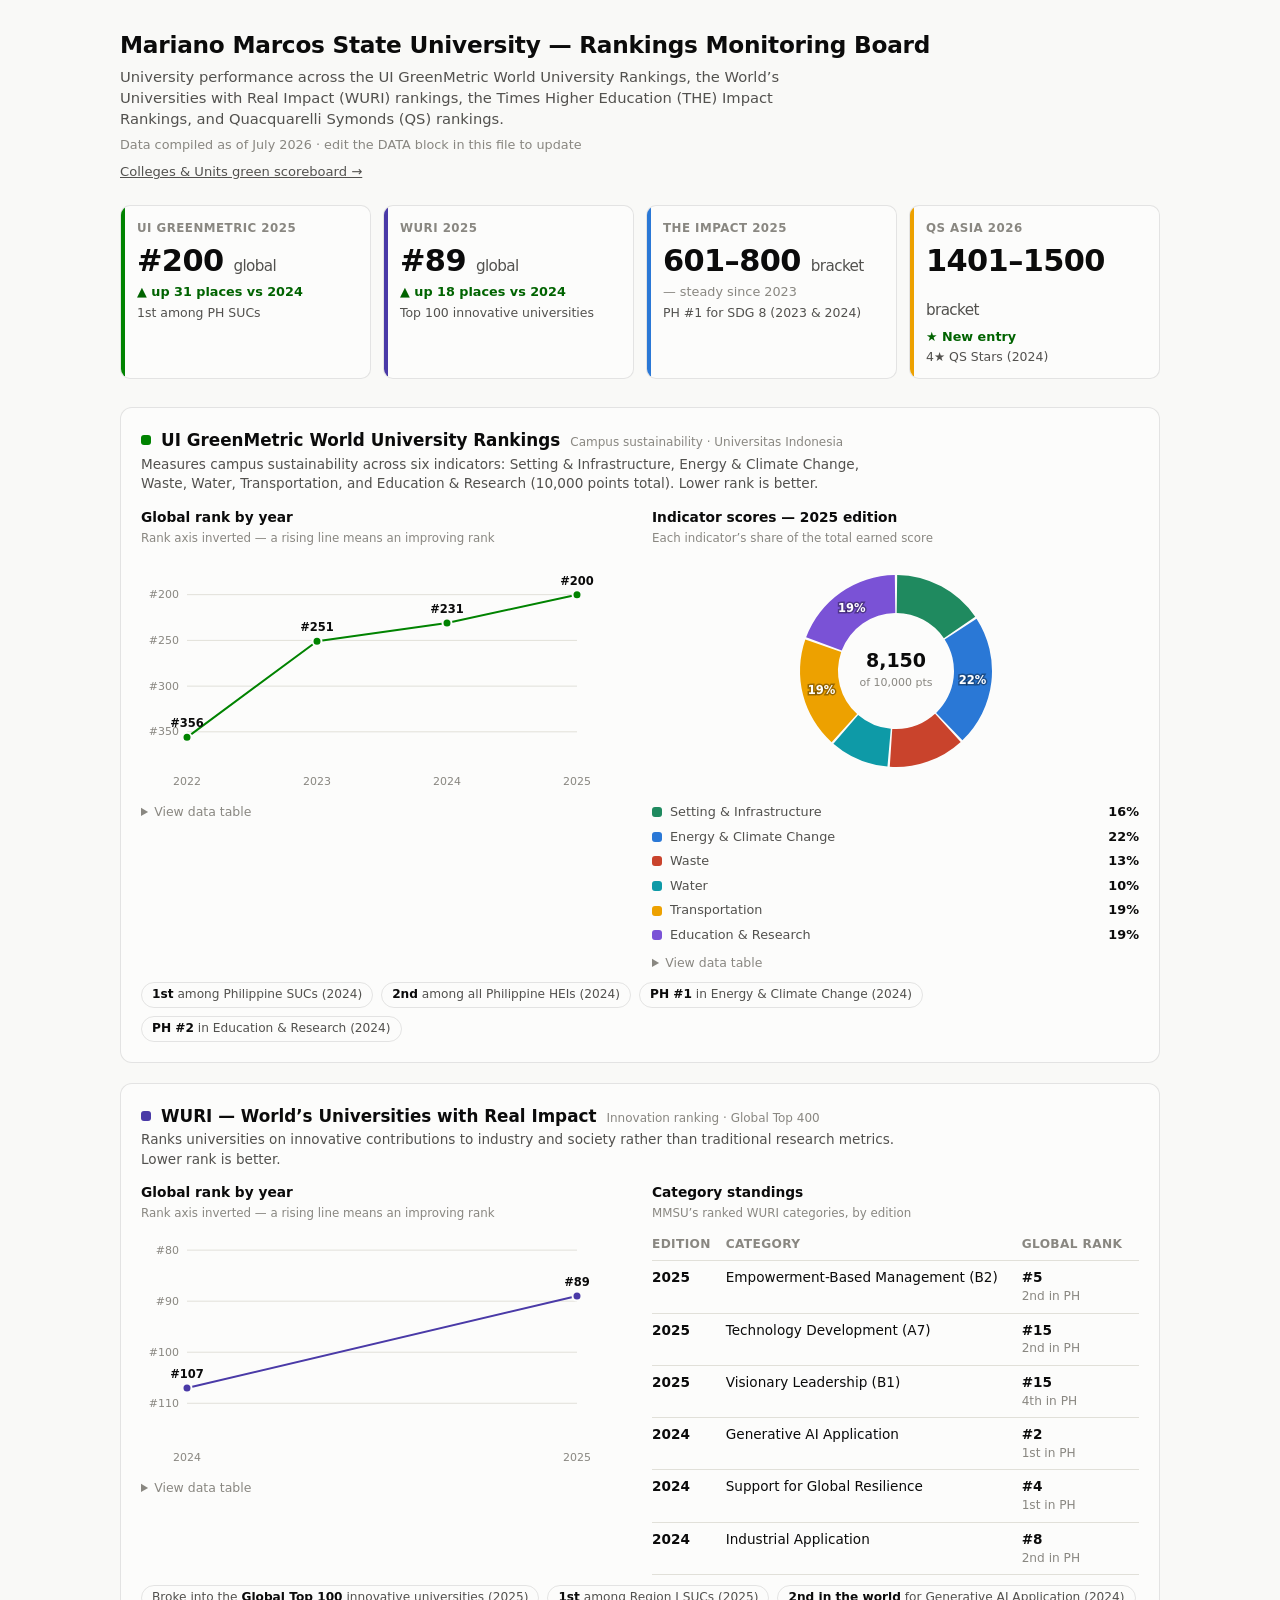
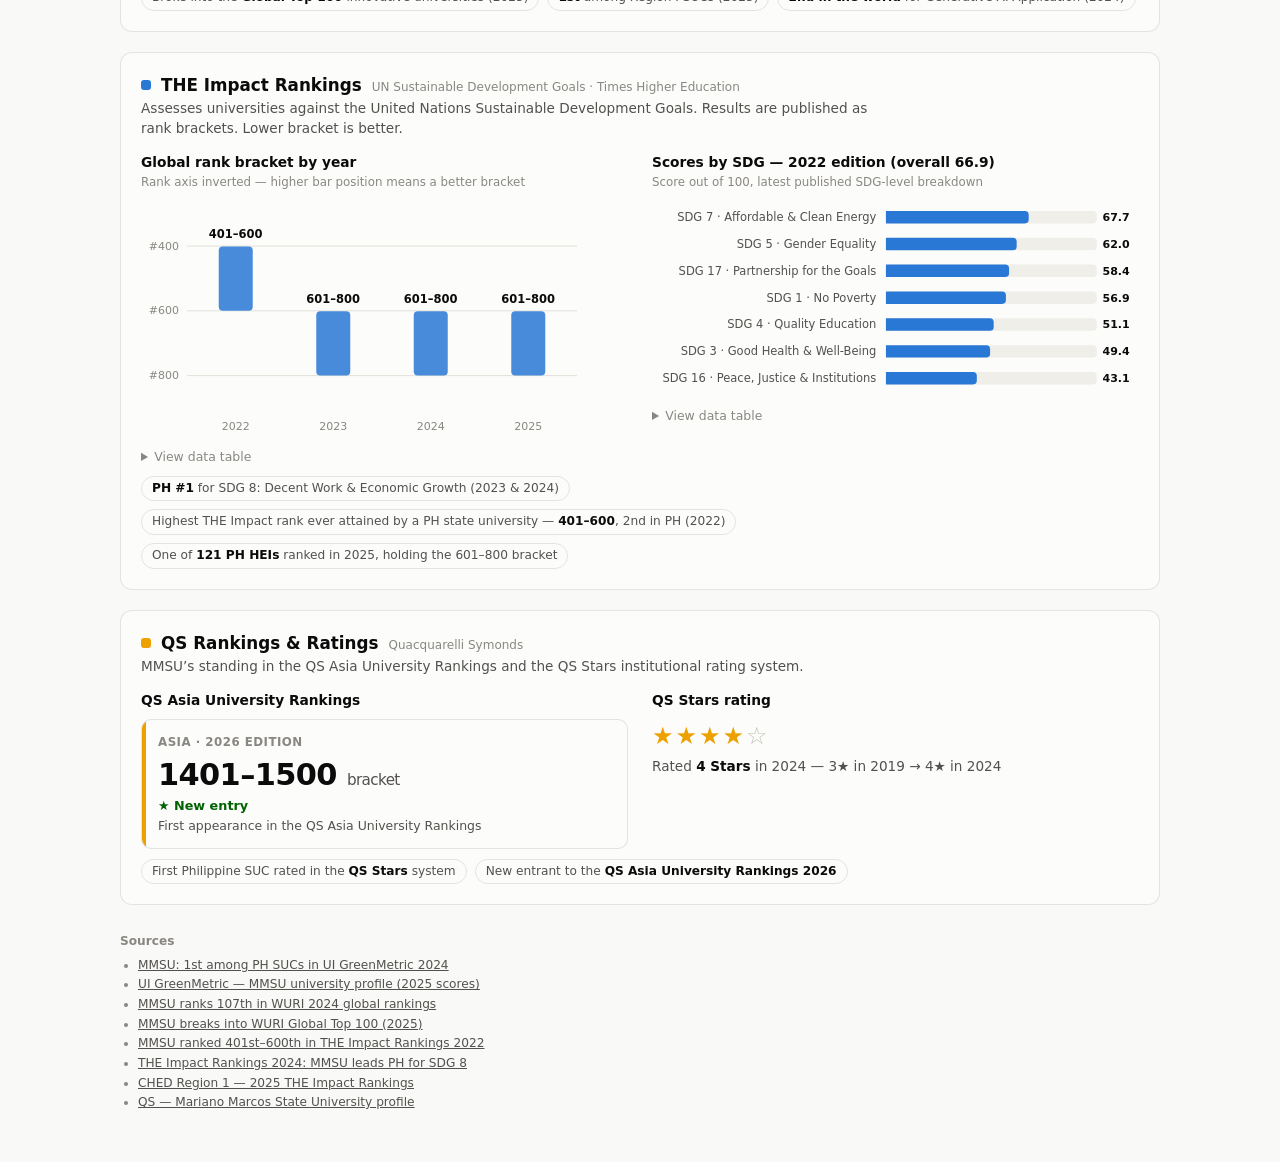
==== commit 24f87859: "Convert GreenMetric indicator chart from bars to a donut Replaces the six-indicator bar chart with a" ====
--- a/index.html
+++ b/index.html
@@ -23,6 +23,12 @@
     --track:          #efeee9;
     --tooltip-bg:     #0b0b0b;
     --tooltip-ink:    #ffffff;
+    --gm-si:  #1f8a5f;
+    --gm-ec:  #2a78d6;
+    --gm-ws:  #c9432c;
+    --gm-wr:  #0e9aa7;
+    --gm-tr:  #eda100;
+    --gm-ed:  #7a52d6;
   }
   @media (prefers-color-scheme: dark) {
     :root {
@@ -43,6 +49,12 @@
       --track:          #262624;
       --tooltip-bg:     #fcfcfb;
       --tooltip-ink:    #0b0b0b;
+      --gm-si:  #25a173;
+      --gm-ec:  #3987e5;
+      --gm-ws:  #e2664a;
+      --gm-wr:  #22a0ab;
+      --gm-tr:  #c98500;
+      --gm-ed:  #9a7ae8;
     }
   }
   /* Explicit theme stamp (e.g. a host page's toggle) wins over the OS preference. */
@@ -64,6 +76,12 @@
     --track:          #262624;
     --tooltip-bg:     #fcfcfb;
     --tooltip-ink:    #0b0b0b;
+    --gm-si:  #25a173;
+    --gm-ec:  #3987e5;
+    --gm-ws:  #e2664a;
+    --gm-wr:  #22a0ab;
+    --gm-tr:  #c98500;
+    --gm-ed:  #9a7ae8;
   }
   :root[data-theme="light"] {
     --page:           #f9f9f7;
@@ -83,6 +101,12 @@
     --track:          #efeee9;
     --tooltip-bg:     #0b0b0b;
     --tooltip-ink:    #ffffff;
+    --gm-si:  #1f8a5f;
+    --gm-ec:  #2a78d6;
+    --gm-ws:  #c9432c;
+    --gm-wr:  #0e9aa7;
+    --gm-tr:  #eda100;
+    --gm-ed:  #7a52d6;
   }
   * { margin: 0; padding: 0; box-sizing: border-box; }
   body {
@@ -170,6 +194,12 @@
   footer.src a { color: var(--text-secondary); }
   footer.src ul { margin: 6px 0 0 18px; }
   footer.src li { margin-bottom: 2px; }
+
+  .pie-legend { display: flex; flex-direction: column; gap: 6px; margin-top: 6px; }
+  .pie-legend .row { display: flex; align-items: center; gap: 8px; font-size: 0.8rem; color: var(--text-secondary); }
+  .pie-legend .dot { width: 10px; height: 10px; border-radius: 3px; flex: none; }
+  .pie-legend .name { flex: 1; }
+  .pie-legend .pct { font-variant-numeric: tabular-nums; font-weight: 650; color: var(--text-primary); min-width: 3.6em; text-align: right; }
 </style>
 </head>
 <body>
@@ -201,8 +231,9 @@
       </div>
       <div class="chart-block">
         <h3 id="gmCatTitle">Indicator scores</h3>
-        <div class="axis-note">Score earned vs. maximum points per indicator</div>
+        <div class="axis-note">Each indicator’s share of the total earned score</div>
         <div class="chart-scroller"><figure class="viz" id="gmCats"></figure></div>
+        <div class="pie-legend" id="gmCatsLegend"></div>
         <details class="tbl"><summary>View data table</summary><div id="gmCatsTbl"></div></details>
       </div>
     </div>
@@ -303,12 +334,12 @@
     // Latest edition's indicator scores (max = official indicator maxima, 10,000 total)
     categoryYear: 2025,
     categories: [
-      { name: "Setting & Infrastructure", score: 1275,   max: 1500 },
-      { name: "Energy & Climate Change",  score: 1825,   max: 2100 },
-      { name: "Waste",                    score: 1075,   max: 1800 },
-      { name: "Water",                    score: 837.5,  max: 1000 },
-      { name: "Transportation",           score: 1550,   max: 1800 },
-      { name: "Education & Research",     score: 1587.5, max: 1800 },
+      { name: "Setting & Infrastructure", score: 1275,   max: 1500, color: "--gm-si" },
+      { name: "Energy & Climate Change",  score: 1825,   max: 2100, color: "--gm-ec" },
+      { name: "Waste",                    score: 1075,   max: 1800, color: "--gm-ws" },
+      { name: "Water",                    score: 837.5,  max: 1000, color: "--gm-wr" },
+      { name: "Transportation",           score: 1550,   max: 1800, color: "--gm-tr" },
+      { name: "Education & Research",     score: 1587.5, max: 1800, color: "--gm-ed" },
     ],
     totalScore: 8150,
     highlights: [
@@ -425,6 +456,16 @@
   }
   return `M${x},${y + r} a${r},${r} 0 0 1 ${r},${-r} h${w - 2 * r} a${r},${r} 0 0 1 ${r},${r} v${h - r} h${-w} Z`;
 }
+function polarPoint(cx, cy, r, deg) {
+  const rad = (deg - 90) * Math.PI / 180;
+  return { x: cx + r * Math.cos(rad), y: cy + r * Math.sin(rad) };
+}
+function donutSlicePath(cx, cy, rOuter, rInner, startDeg, endDeg) {
+  const large = endDeg - startDeg > 180 ? 1 : 0;
+  const o1 = polarPoint(cx, cy, rOuter, startDeg), o2 = polarPoint(cx, cy, rOuter, endDeg);
+  const i1 = polarPoint(cx, cy, rInner, endDeg), i2 = polarPoint(cx, cy, rInner, startDeg);
+  return `M${o1.x},${o1.y} A${rOuter},${rOuter} 0 ${large} 1 ${o2.x},${o2.y} L${i1.x},${i1.y} A${rInner},${rInner} 0 ${large} 0 ${i2.x},${i2.y} Z`;
+}
 function niceTicks(min, max, count) {
   const span = max - min, step0 = span / Math.max(1, count - 1);
   const mag = Math.pow(10, Math.floor(Math.log10(step0)));
@@ -481,35 +522,58 @@
   }
 }
 
-/* ---------- GreenMetric indicator bars (score vs max) ---------- */
+/* ---------- GreenMetric indicator donut (share of total earned score) ---------- */
 function gmCategoryBars() {
   const g = DATA.greenMetric;
   document.getElementById("gmCatTitle").textContent = `Indicator scores — ${g.categoryYear} edition`;
-  const rowH = 32, labelW = 168, W = 460, M = { t: 6, r: 52, b: 6 };
-  const H = M.t + g.categories.length * rowH + M.b;
-  const svg = makeSvg("gmCats", W, H, `UI GreenMetric ${g.categoryYear} indicator scores`);
-  const maxAll = Math.max(...g.categories.map(c => c.max));
-  const xw = (v) => (v / maxAll) * (W - labelW - M.r);
-
-  g.categories.forEach((c, i) => {
-    const yTop = M.t + i * rowH, barH = 14, yBar = yTop + (rowH - barH) / 2;
-    const lbl = svgEl("text", { x: labelW - 10, y: yTop + rowH / 2 + 4, "text-anchor": "end", class: "cat-label" });
-    lbl.textContent = c.name;
-    svg.appendChild(lbl);
-    svg.appendChild(svgEl("rect", { x: labelW, y: yBar, width: xw(c.max), height: barH, rx: 4, style: "fill:var(--track)" }));
-    svg.appendChild(svgEl("path", { d: endRoundedBar(labelW, yBar, xw(c.score), barH, true), style: "fill:var(--greenmetric)" }));
-    const val = svgEl("text", { x: labelW + xw(c.max) + 6, y: yBar + barH / 2 + 4, class: "val-label" });
-    val.textContent = Math.round((c.score / c.max) * 100) + "%";
-    svg.appendChild(val);
-    const hit = svgEl("rect", { x: labelW, y: yTop, width: W - labelW - M.r + 46, height: rowH, fill: "transparent" });
-    bindTip(hit, `<b>${c.name}</b><br>${c.score.toLocaleString()} of ${c.max.toLocaleString()} points (${Math.round((c.score / c.max) * 100)}%)`);
+  const total = g.categories.reduce((s, c) => s + c.score, 0);
+
+  const W = 300, H = 244, cx = 150, cy = 118, rOuter = 96, rInner = 58, gapDeg = 1.4;
+  const mount = document.getElementById("gmCats");
+  mount.innerHTML = "";
+  const svg = svgEl("svg", { viewBox: `0 0 ${W} ${H}`, width: "100%", role: "img", "aria-label": `UI GreenMetric ${g.categoryYear} indicator scores, share of ${total.toLocaleString()} total points` });
+  svg.style.maxWidth = "300px"; svg.style.display = "block"; svg.style.margin = "0 auto";
+  mount.appendChild(svg);
+
+  let cursor = 0;
+  const withPct = g.categories.map(c => {
+    const pct = c.score / total;
+    const slice = { ...c, pct, startDeg: cursor * 360, endDeg: (cursor + pct) * 360 };
+    cursor += pct;
+    return slice;
+  });
+  // Label directly only the top three slices by share; the rest identify via the legend + tooltip.
+  const labelSet = new Set([...withPct].sort((a, b) => b.pct - a.pct).slice(0, 3).map(c => c.name));
+
+  withPct.forEach(c => {
+    const s = c.startDeg + gapDeg / 2, e = c.endDeg - gapDeg / 2;
+    const path = svgEl("path", { d: donutSlicePath(cx, cy, rOuter, rInner, s, e), style: `fill:var(${c.color})` });
+    svg.appendChild(path);
+    const hit = svgEl("path", { d: donutSlicePath(cx, cy, rOuter, rInner, s, e), fill: "transparent", style: "cursor:default" });
+    bindTip(hit, `<b>${c.name}</b><br>${c.score.toLocaleString()} of ${c.max.toLocaleString()} indicator points<br>${Math.round(c.pct * 100)}% of total earned score`);
     svg.appendChild(hit);
+    if (labelSet.has(c.name)) {
+      const mid = (s + e) / 2, p = polarPoint(cx, cy, (rOuter + rInner) / 2, mid);
+      const lbl = svgEl("text", { x: p.x, y: p.y + 4, "text-anchor": "middle", class: "val-label", style: "fill:#fff;paint-order:stroke;stroke:rgba(0,0,0,0.35);stroke-width:3px" });
+      lbl.textContent = Math.round(c.pct * 100) + "%";
+      svg.appendChild(lbl);
+    }
   });
 
+  const c1 = svgEl("text", { x: cx, y: cy - 4, "text-anchor": "middle", class: "val-label", style: "font-size:19px" });
+  c1.textContent = total.toLocaleString();
+  const c2 = svgEl("text", { x: cx, y: cy + 15, "text-anchor": "middle", class: "tick-label" });
+  c2.textContent = `of 10,000 pts`;
+  svg.appendChild(c1); svg.appendChild(c2);
+
+  document.getElementById("gmCatsLegend").innerHTML = withPct.map(c => `
+    <div class="row"><span class="dot" style="background:var(${c.color})"></span>
+      <span class="name">${c.name}</span><span class="pct">${Math.round(c.pct * 100)}%</span></div>`).join("");
+
   document.getElementById("gmCatsTbl").innerHTML =
-    `<table class="data"><tr><th>Indicator</th><th>Score</th><th>Max</th></tr>` +
-    g.categories.map(c => `<tr><td>${c.name}</td><td class="num">${c.score.toLocaleString()}</td><td class="num">${c.max.toLocaleString()}</td></tr>`).join("") +
-    `<tr><td><b>Total</b></td><td class="num"><b>${g.totalScore.toLocaleString()}</b></td><td class="num">10,000</td></tr></table>`;
+    `<table class="data"><tr><th>Indicator</th><th>Score</th><th>Max</th><th>Share</th></tr>` +
+    withPct.map(c => `<tr><td>${c.name}</td><td class="num">${c.score.toLocaleString()}</td><td class="num">${c.max.toLocaleString()}</td><td class="num">${Math.round(c.pct * 100)}%</td></tr>`).join("") +
+    `<tr><td><b>Total</b></td><td class="num"><b>${g.totalScore.toLocaleString()}</b></td><td class="num">10,000</td><td class="num">100%</td></tr></table>`;
 }
 
 /* ---------- THE bracket range chart ---------- */
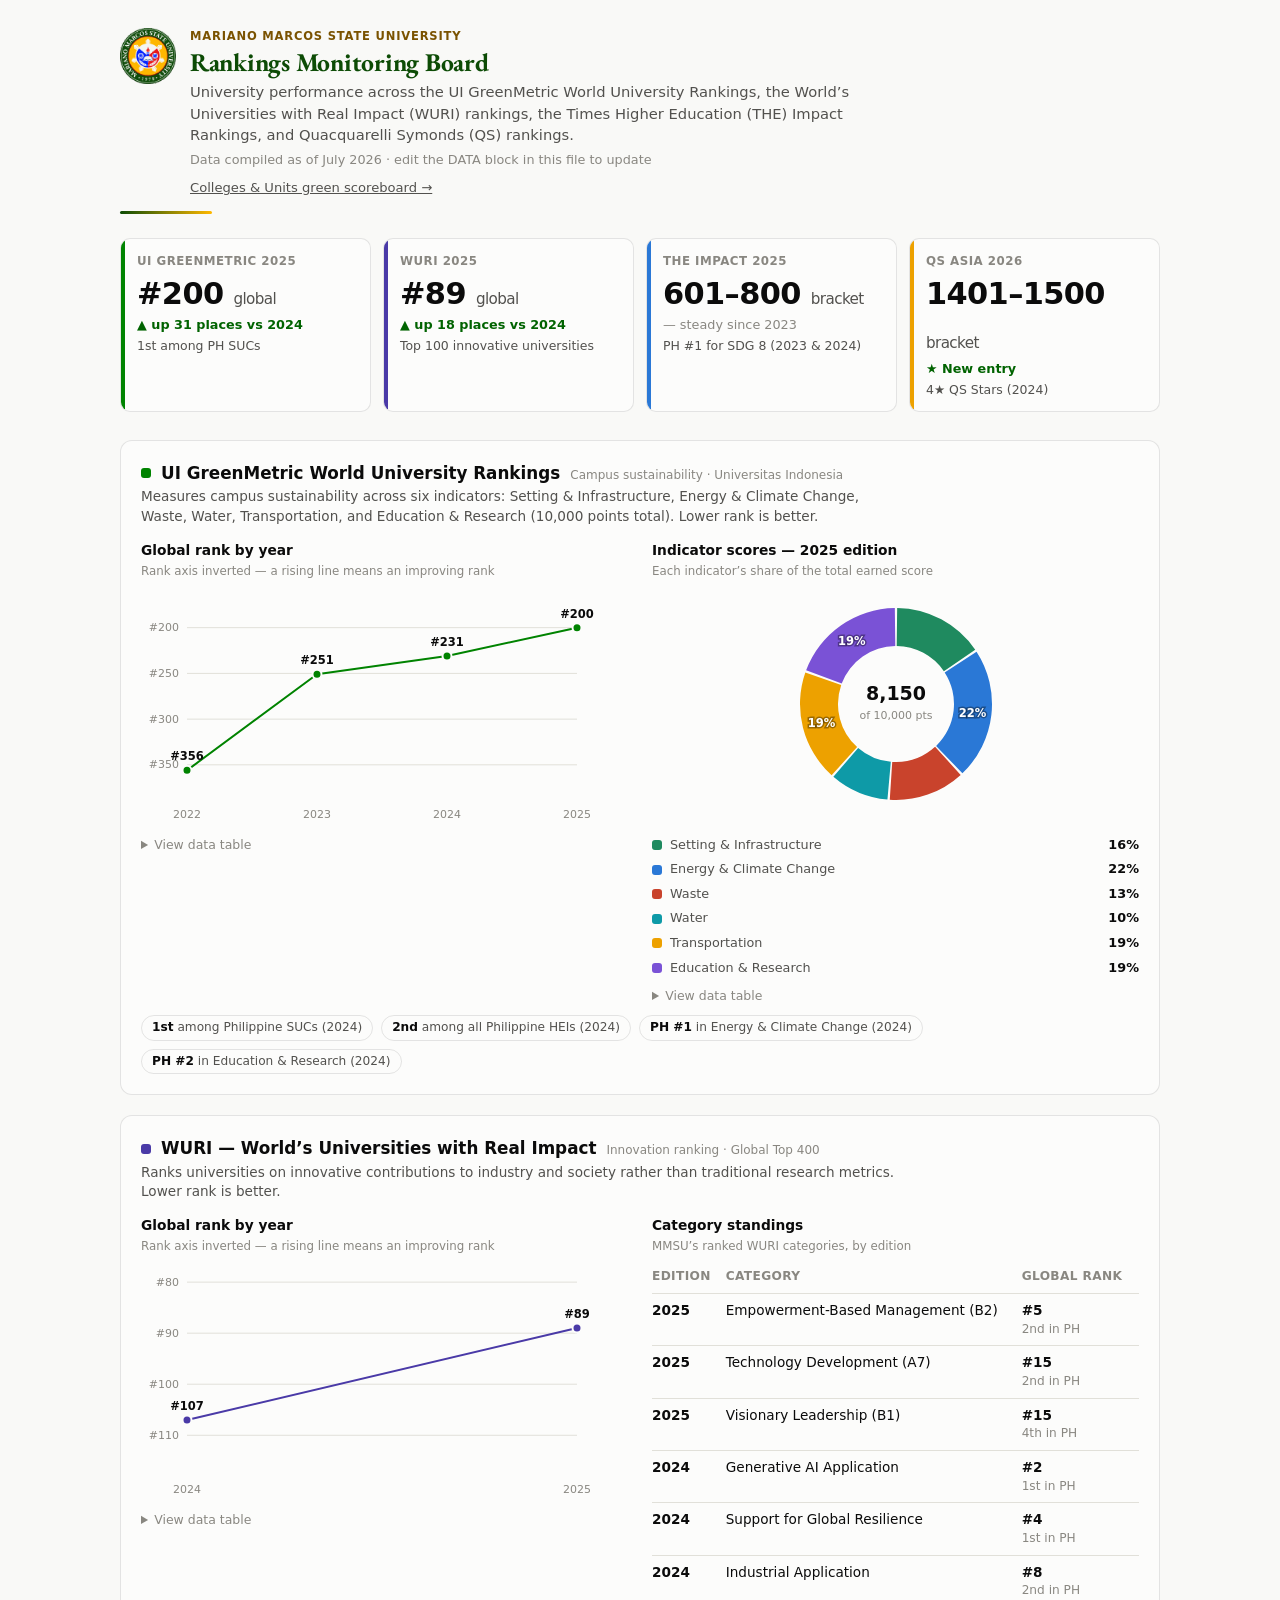
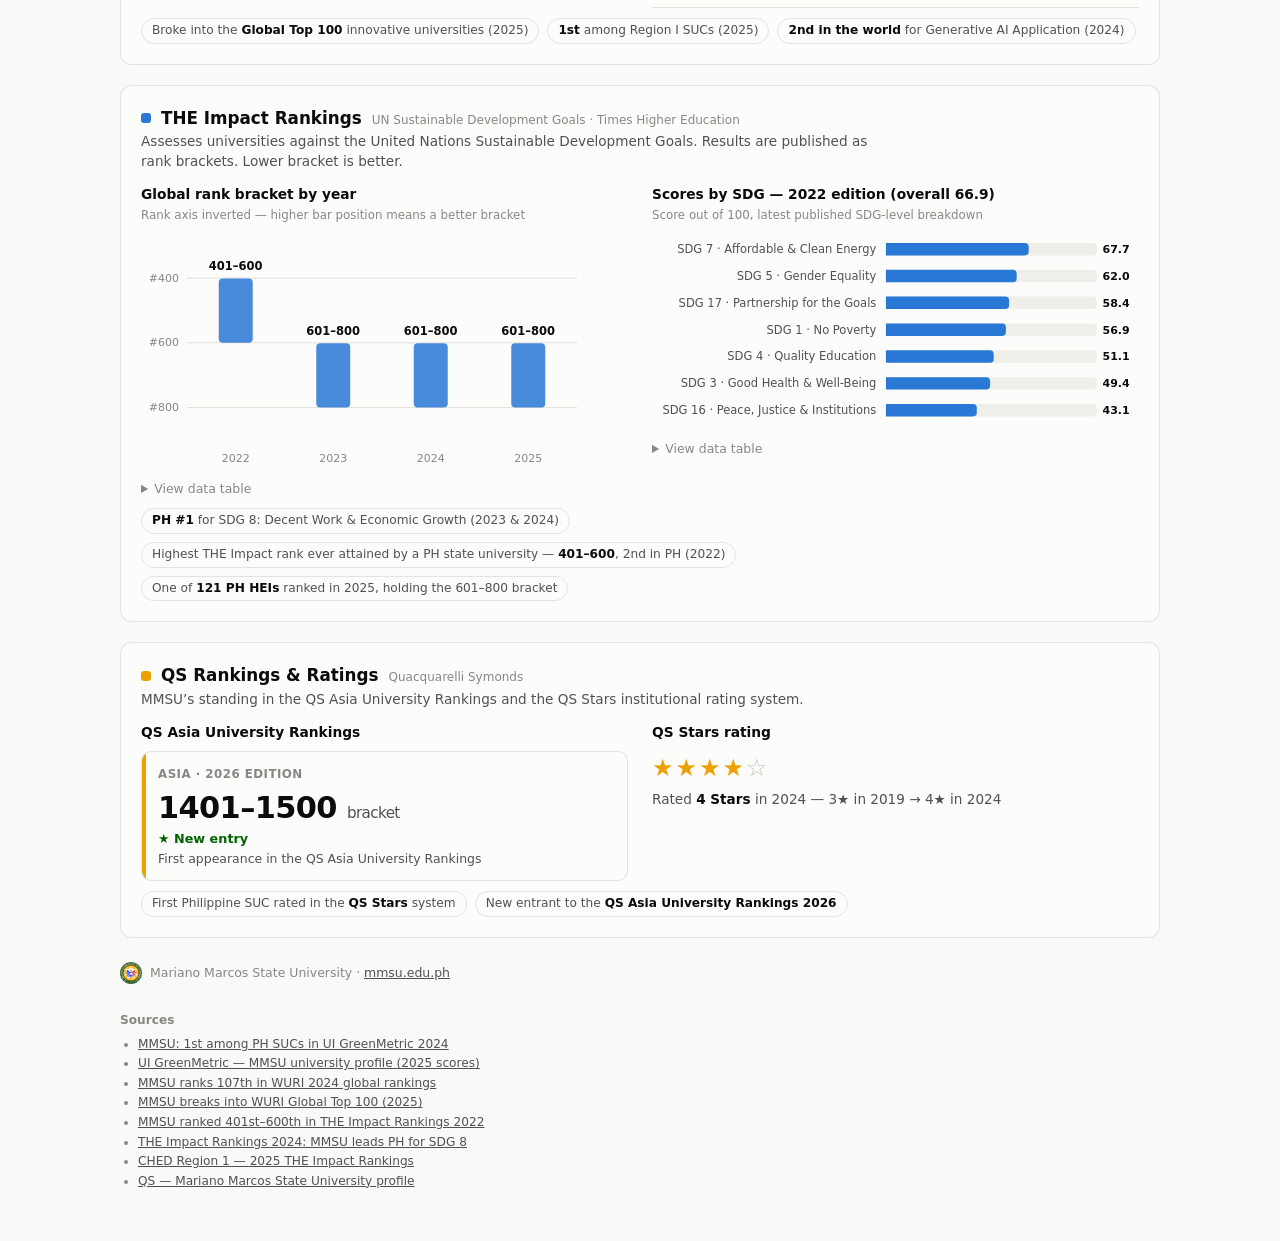
==== commit b2afa3ae: "Apply MMSU visual identity: seal, brand colors, and display type Studied mmsu.edu.ph's markup and as" ====
--- a/index.html
+++ b/index.html
@@ -6,6 +6,9 @@
 <title>MMSU Rankings Monitoring Board</title>
 <style>
   :root {
+    --brand-green:     #0c4b05;
+    --brand-gold:      #ffb800;
+    --brand-gold-ink:  #7a5200;
     --page:           #f9f9f7;
     --surface-1:      #fcfcfb;
     --text-primary:   #0b0b0b;
@@ -32,6 +35,9 @@
   }
   @media (prefers-color-scheme: dark) {
     :root {
+      --brand-green:     #2fae6c;
+      --brand-gold:      #ffb800;
+      --brand-gold-ink:  #ffb800;
       --page:           #0d0d0d;
       --surface-1:      #1a1a19;
       --text-primary:   #ffffff;
@@ -59,6 +65,9 @@
   }
   /* Explicit theme stamp (e.g. a host page's toggle) wins over the OS preference. */
   :root[data-theme="dark"] {
+    --brand-green:     #2fae6c;
+    --brand-gold:      #ffb800;
+    --brand-gold-ink:  #ffb800;
     --page:           #0d0d0d;
     --surface-1:      #1a1a19;
     --text-primary:   #ffffff;
@@ -84,6 +93,9 @@
     --gm-ed:  #9a7ae8;
   }
   :root[data-theme="light"] {
+    --brand-green:     #0c4b05;
+    --brand-gold:      #ffb800;
+    --brand-gold-ink:  #7a5200;
     --page:           #f9f9f7;
     --surface-1:      #fcfcfb;
     --text-primary:   #0b0b0b;
@@ -200,16 +212,40 @@
   .pie-legend .dot { width: 10px; height: 10px; border-radius: 3px; flex: none; }
   .pie-legend .name { flex: 1; }
   .pie-legend .pct { font-variant-numeric: tabular-nums; font-weight: 650; color: var(--text-primary); min-width: 3.6em; text-align: right; }
+
+  @font-face {
+    font-family: 'EB Garamond';
+    font-style: normal;
+    font-weight: 400 800;
+    font-display: swap;
+    src: url([data-uri]) format('woff2');
+  }
+  .brand-row { display: flex; gap: 14px; align-items: flex-start; }
+  .brand-seal { flex: none; width: 56px; height: 56px; }
+  .brand-text { min-width: 0; }
+  .brand-eyebrow { font-size: 0.72rem; font-weight: 700; letter-spacing: 0.07em; text-transform: uppercase; color: var(--brand-gold-ink); margin-bottom: 2px; }
+  .masthead h1 { font-family: 'EB Garamond', Garamond, Georgia, 'Times New Roman', serif; font-weight: 700; font-size: 1.6rem; line-height: 1.2; color: var(--brand-green); text-wrap: balance; }
+  .brand-bar { height: 3px; width: 92px; border-radius: 2px; margin-top: 14px; background: linear-gradient(90deg, var(--brand-green), var(--brand-gold)); }
+  .brand-footer { display: flex; align-items: center; gap: 8px; margin-top: 24px; font-size: 0.78rem; color: var(--text-muted); }
+  .brand-footer img { flex: none; opacity: 0.92; }
+  .brand-footer a { color: var(--text-secondary); }
 </style>
 </head>
 <body>
 <div class="wrap">
 
   <header class="masthead">
-    <h1>Mariano Marcos State University — Rankings Monitoring Board</h1>
-    <div class="sub">University performance across the UI GreenMetric World University Rankings, the World’s Universities with Real Impact (WURI) rankings, the Times Higher Education (THE) Impact Rankings, and Quacquarelli Symonds (QS) rankings.</div>
-    <div class="asof" id="asof"></div>
-    <nav style="margin-top:8px;font-size:0.82rem"><a href="units.html" style="color:var(--text-secondary)">Colleges &amp; Units green scoreboard →</a></nav>
+    <div class="brand-row">
+      <img class="brand-seal" src="[data-uri]" alt="Seal of Mariano Marcos State University" width="56" height="56">
+      <div class="brand-text">
+        <div class="brand-eyebrow">Mariano Marcos State University</div>
+        <h1>Rankings Monitoring Board</h1>
+        <div class="sub">University performance across the UI GreenMetric World University Rankings, the World’s Universities with Real Impact (WURI) rankings, the Times Higher Education (THE) Impact Rankings, and Quacquarelli Symonds (QS) rankings.</div>
+        <div class="asof" id="asof"></div>
+        <nav style="margin-top:8px;font-size:0.82rem"><a href="units.html" style="color:var(--text-secondary)">Colleges &amp; Units green scoreboard →</a></nav>
+      </div>
+    </div>
+    <div class="brand-bar"></div>
   </header>
 
   <div class="kpi-row" id="kpiRow"></div>
@@ -309,6 +345,11 @@
     </div>
     <div class="chips" id="qsChips"></div>
   </section>
+
+    <div class="brand-footer">
+    <img src="[data-uri]" alt="" width="22" height="22">
+    <span>Mariano Marcos State University &middot; <a href="https://www.mmsu.edu.ph/" target="_blank" rel="noopener">mmsu.edu.ph</a></span>
+  </div>
 
   <footer class="src" id="sources"></footer>
 </div>
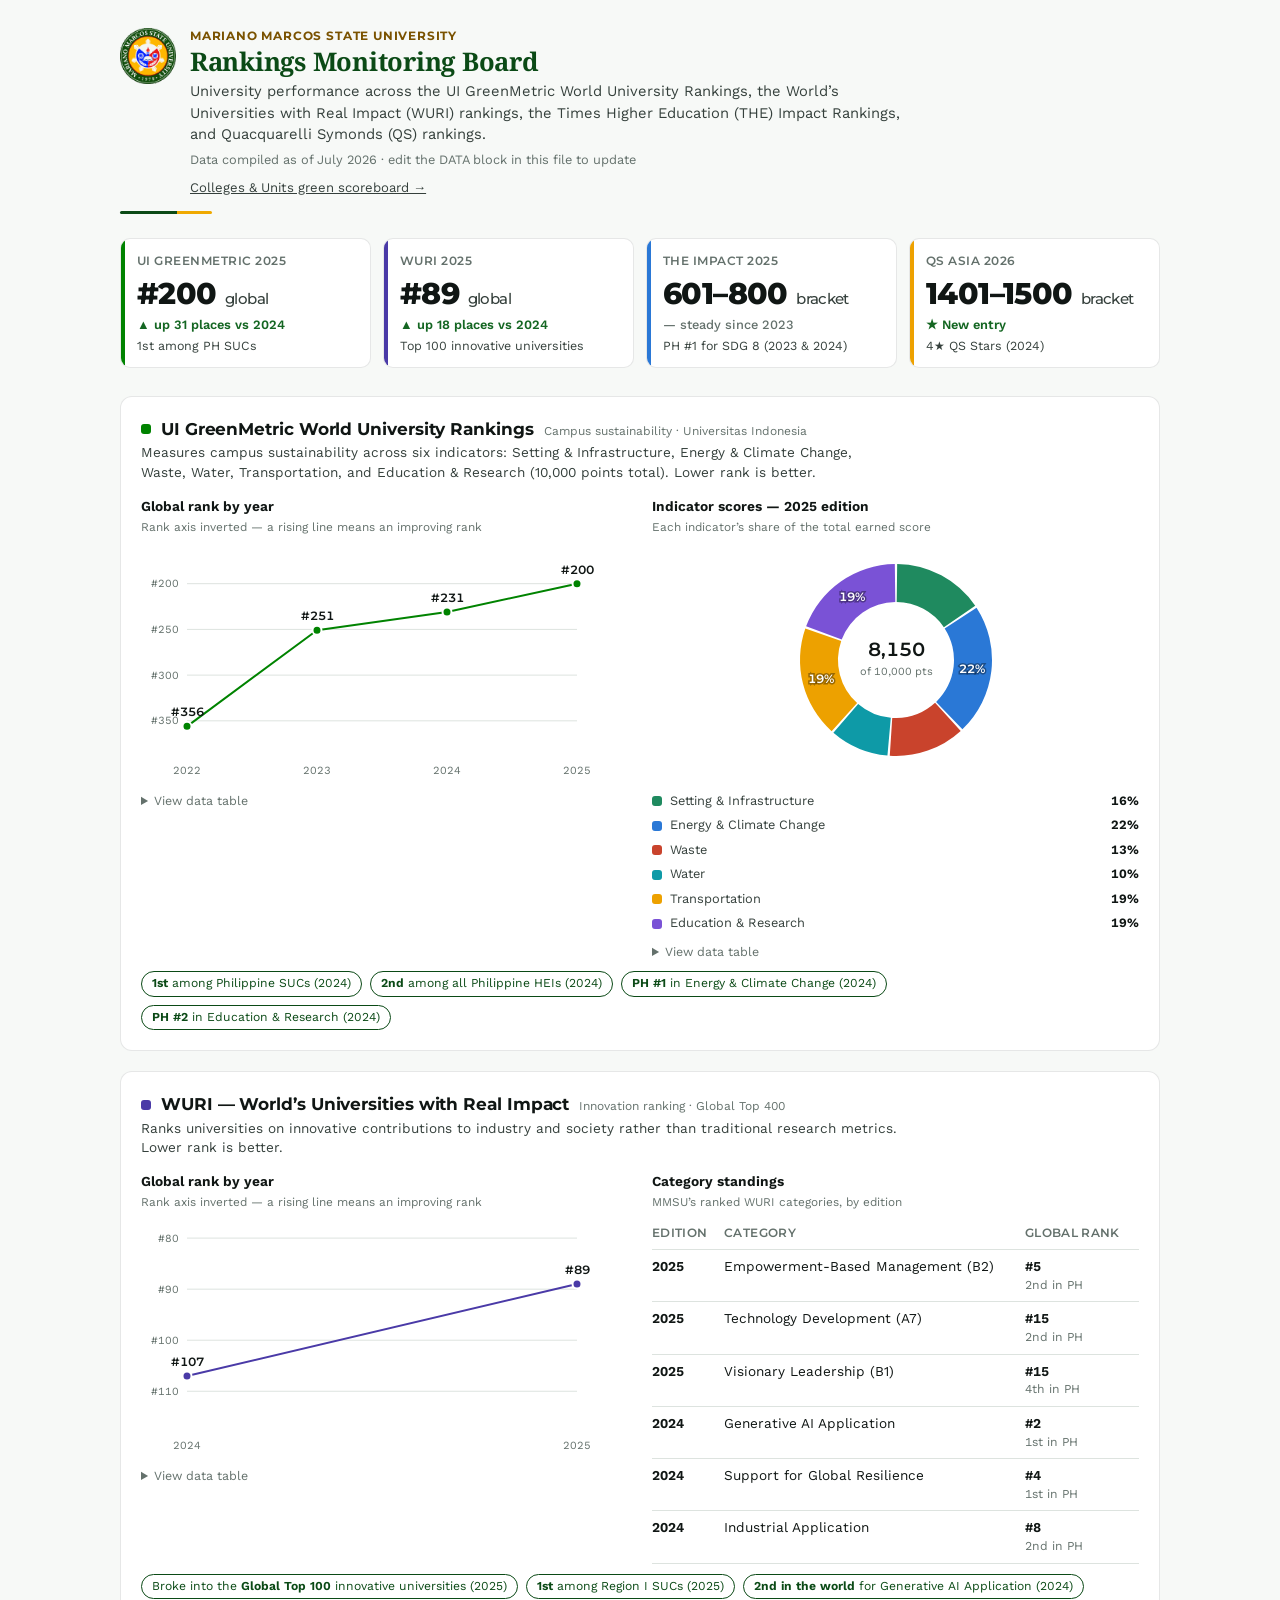
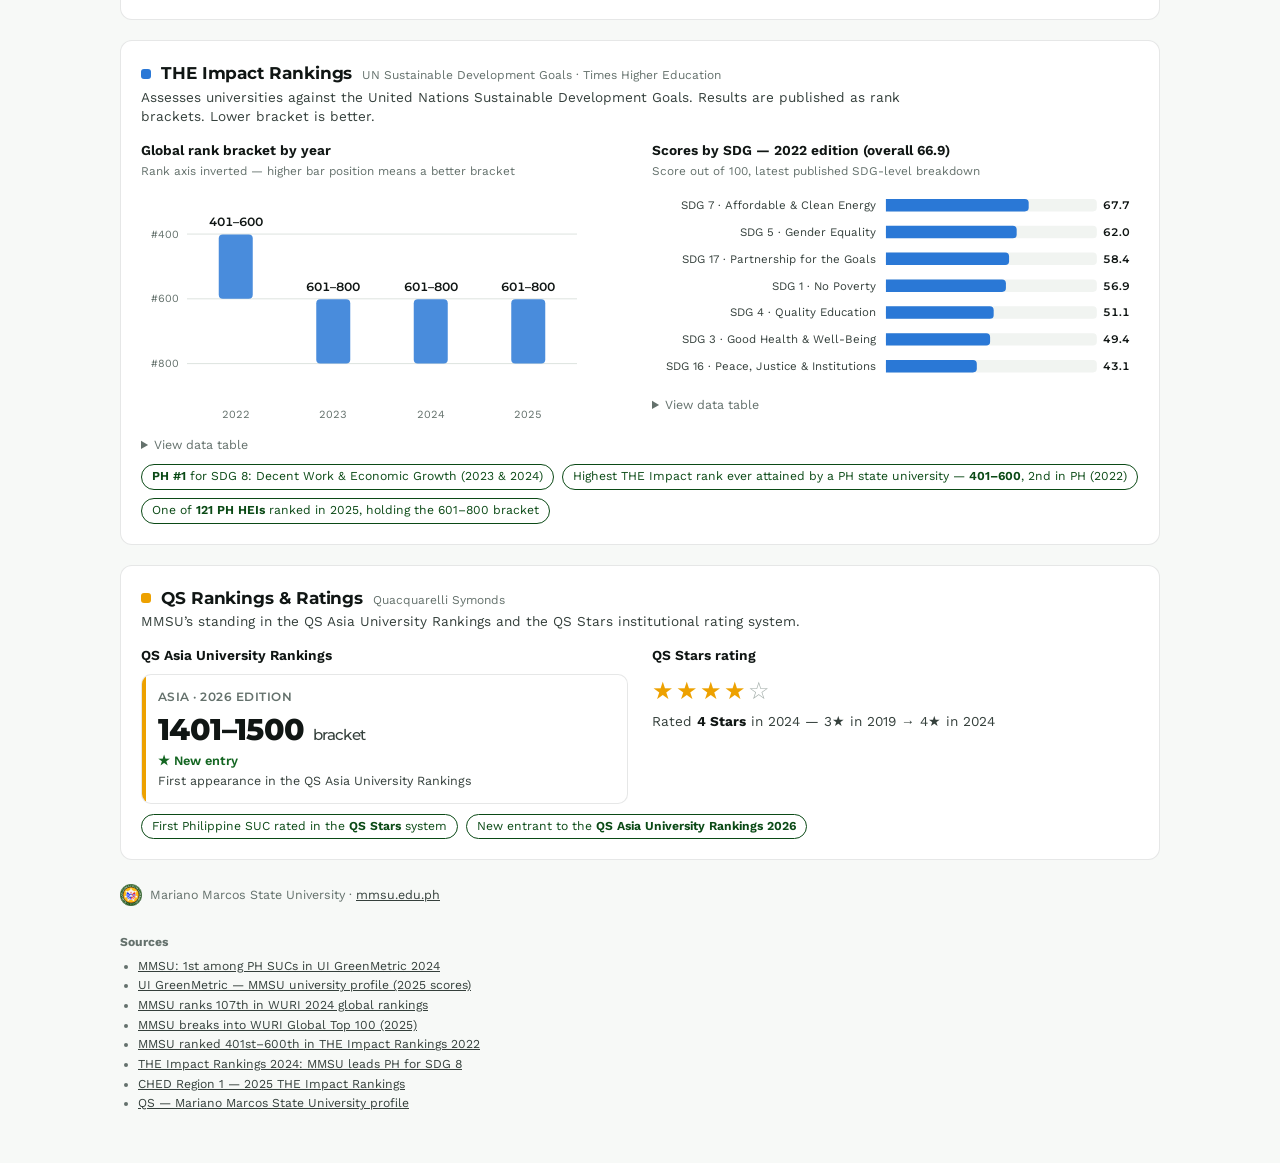
==== commit 3dc39534: "Implement the MMSU Design System from Claude Design Imported the 'MMSU Design System' project (claud" ====
--- a/index.html
+++ b/index.html
@@ -6,25 +6,28 @@
 <title>MMSU Rankings Monitoring Board</title>
 <style>
   :root {
-    --brand-green:     #0c4b05;
-    --brand-gold:      #ffb800;
+    --brand-green:     #0B4A16;
+    --brand-gold:      #EFA900;
     --brand-gold-ink:  #7a5200;
-    --page:           #f9f9f7;
-    --surface-1:      #fcfcfb;
-    --text-primary:   #0b0b0b;
-    --text-secondary: #52514e;
-    --text-muted:     #898781;
-    --grid:           #e1e0d9;
-    --baseline:       #c3c2b7;
-    --border:         rgba(11,11,11,0.10);
-    --delta-good:     #006300;
+    --font-serif-display: 'Noto Serif', Georgia, 'Times New Roman', serif;
+    --font-sans-heading: 'Montserrat', 'Work Sans', Arial, sans-serif;
+    --font-sans-body: 'Work Sans', 'Montserrat', Arial, sans-serif;
+    --page:           #F7F9F7;
+    --surface-1:      #FFFFFF;
+    --text-primary:   #101614;
+    --text-secondary: #35403C;
+    --text-muted:     #64716C;
+    --grid:           #DDE3DF;
+    --baseline:       #A6B0AC;
+    --border:         rgba(16,22,20,0.10);
+    --delta-good:     #146622;
     --greenmetric:    #008300;
     --the:            #2a78d6;
     --wuri:           #4a3aa7;
     --qs:             #eda100;
     --seq-450:        #2a78d6;
-    --track:          #efeee9;
-    --tooltip-bg:     #0b0b0b;
+    --track:          #F1F4F1;
+    --tooltip-bg:     #101614;
     --tooltip-ink:    #ffffff;
     --gm-si:  #1f8a5f;
     --gm-ec:  #2a78d6;
@@ -36,25 +39,25 @@
   @media (prefers-color-scheme: dark) {
     :root {
       --brand-green:     #2fae6c;
-      --brand-gold:      #ffb800;
-      --brand-gold-ink:  #ffb800;
-      --page:           #0d0d0d;
-      --surface-1:      #1a1a19;
-      --text-primary:   #ffffff;
-      --text-secondary: #c3c2b7;
-      --text-muted:     #898781;
+      --brand-gold:      #EFA900;
+      --brand-gold-ink:  #EFA900;
+      --page:           #0D0F0E;
+      --surface-1:      #171A18;
+      --text-primary:   #F3F5F3;
+      --text-secondary: #C7D0CA;
+      --text-muted:     #8B968F;
       --grid:           #2c2c2a;
       --baseline:       #383835;
-      --border:         rgba(255,255,255,0.10);
-      --delta-good:     #0ca30c;
+      --border:         rgba(243,245,243,0.10);
+      --delta-good:     #2FAE6C;
       --greenmetric:    #008300;
       --the:            #3987e5;
       --wuri:           #9085e9;
       --qs:             #c98500;
       --seq-450:        #3987e5;
       --track:          #262624;
-      --tooltip-bg:     #fcfcfb;
-      --tooltip-ink:    #0b0b0b;
+      --tooltip-bg:     #F3F5F3;
+      --tooltip-ink:    #101614;
       --gm-si:  #25a173;
       --gm-ec:  #3987e5;
       --gm-ws:  #e2664a;
@@ -66,25 +69,25 @@
   /* Explicit theme stamp (e.g. a host page's toggle) wins over the OS preference. */
   :root[data-theme="dark"] {
     --brand-green:     #2fae6c;
-    --brand-gold:      #ffb800;
-    --brand-gold-ink:  #ffb800;
-    --page:           #0d0d0d;
-    --surface-1:      #1a1a19;
-    --text-primary:   #ffffff;
-    --text-secondary: #c3c2b7;
-    --text-muted:     #898781;
+    --brand-gold:      #EFA900;
+    --brand-gold-ink:  #EFA900;
+    --page:           #0D0F0E;
+    --surface-1:      #171A18;
+    --text-primary:   #F3F5F3;
+    --text-secondary: #C7D0CA;
+    --text-muted:     #8B968F;
     --grid:           #2c2c2a;
     --baseline:       #383835;
-    --border:         rgba(255,255,255,0.10);
-    --delta-good:     #0ca30c;
+    --border:         rgba(243,245,243,0.10);
+    --delta-good:     #2FAE6C;
     --greenmetric:    #008300;
     --the:            #3987e5;
     --wuri:           #9085e9;
     --qs:             #c98500;
     --seq-450:        #3987e5;
     --track:          #262624;
-    --tooltip-bg:     #fcfcfb;
-    --tooltip-ink:    #0b0b0b;
+    --tooltip-bg:     #F3F5F3;
+    --tooltip-ink:    #101614;
     --gm-si:  #25a173;
     --gm-ec:  #3987e5;
     --gm-ws:  #e2664a;
@@ -93,25 +96,25 @@
     --gm-ed:  #9a7ae8;
   }
   :root[data-theme="light"] {
-    --brand-green:     #0c4b05;
-    --brand-gold:      #ffb800;
+    --brand-green:     #0B4A16;
+    --brand-gold:      #EFA900;
     --brand-gold-ink:  #7a5200;
-    --page:           #f9f9f7;
-    --surface-1:      #fcfcfb;
-    --text-primary:   #0b0b0b;
-    --text-secondary: #52514e;
-    --text-muted:     #898781;
-    --grid:           #e1e0d9;
-    --baseline:       #c3c2b7;
-    --border:         rgba(11,11,11,0.10);
-    --delta-good:     #006300;
+    --page:           #F7F9F7;
+    --surface-1:      #FFFFFF;
+    --text-primary:   #101614;
+    --text-secondary: #35403C;
+    --text-muted:     #64716C;
+    --grid:           #DDE3DF;
+    --baseline:       #A6B0AC;
+    --border:         rgba(16,22,20,0.10);
+    --delta-good:     #146622;
     --greenmetric:    #008300;
     --the:            #2a78d6;
     --wuri:           #4a3aa7;
     --qs:             #eda100;
     --seq-450:        #2a78d6;
-    --track:          #efeee9;
-    --tooltip-bg:     #0b0b0b;
+    --track:          #F1F4F1;
+    --tooltip-bg:     #101614;
     --tooltip-ink:    #ffffff;
     --gm-si:  #1f8a5f;
     --gm-ec:  #2a78d6;
@@ -124,7 +127,7 @@
   body {
     background: var(--page);
     color: var(--text-primary);
-    font-family: system-ui, -apple-system, "Segoe UI", sans-serif;
+    font-family: var(--font-sans-body);
     line-height: 1.45;
   }
   .wrap { max-width: 1080px; margin: 0 auto; padding: 28px 20px 48px; }
@@ -170,7 +173,7 @@
   .chart-block .axis-note { font-size: 0.74rem; color: var(--text-muted); margin-bottom: 6px; }
   .chart-scroller { overflow-x: auto; }
   figure.viz { margin: 0; }
-  svg text { font-family: system-ui, -apple-system, "Segoe UI", sans-serif; }
+  svg text { font-family: var(--font-sans-body); }
   .tick-label { font-size: 11px; fill: var(--text-muted); font-variant-numeric: tabular-nums; }
   .cat-label  { font-size: 12px; fill: var(--text-secondary); }
   .val-label  { font-size: 11.5px; font-weight: 600; fill: var(--text-primary); font-variant-numeric: tabular-nums; }
@@ -213,12 +216,26 @@
   .pie-legend .name { flex: 1; }
   .pie-legend .pct { font-variant-numeric: tabular-nums; font-weight: 650; color: var(--text-primary); min-width: 3.6em; text-align: right; }
 
+    @font-face {
+    font-family: 'Noto Serif';
+    font-style: normal;
+    font-weight: 100 900;
+    font-display: swap;
+    src: url([data-uri]) format('woff2');
+  }
   @font-face {
-    font-family: 'EB Garamond';
+    font-family: 'Montserrat';
     font-style: normal;
-    font-weight: 400 800;
+    font-weight: 100 900;
     font-display: swap;
-    src: url([data-uri]) format('woff2');
+    src: url([data-uri]) format('woff2');
+  }
+  @font-face {
+    font-family: 'Work Sans';
+    font-style: normal;
+    font-weight: 100 900;
+    font-display: swap;
+    src: url([data-uri]) format('woff2');
   }
   .brand-row { display: flex; gap: 14px; align-items: flex-start; }
   .brand-seal { flex: none; width: 56px; height: 56px; }
@@ -229,6 +246,18 @@
   .brand-footer { display: flex; align-items: center; gap: 8px; margin-top: 24px; font-size: 0.78rem; color: var(--text-muted); }
   .brand-footer img { flex: none; opacity: 0.92; }
   .brand-footer a { color: var(--text-secondary); }
+
+  /* ---- MMSU Design System: typography application + component alignment ---- */
+  .masthead h1 { font-family: var(--font-serif-display); font-weight: 700; font-size: 1.6rem; line-height: 1.2; color: var(--brand-green); text-wrap: balance; }
+  .brand-bar { height: 3px; width: 92px; border-radius: 2px; margin-top: 14px; background: linear-gradient(90deg, var(--brand-green) 0 62%, var(--brand-gold) 62% 100%); }
+  .brand-eyebrow { font-family: var(--font-sans-heading); }
+  .panel-head h2 { font-family: var(--font-sans-heading); letter-spacing: -0.005em; }
+  .tile .sys { font-family: var(--font-sans-heading); }
+  .tile .val { font-family: var(--font-sans-heading); font-weight: 800; }
+  table th { font-family: var(--font-sans-heading); }
+  .val-label { font-family: var(--font-sans-heading); }
+  .chip { border-color: var(--brand-green); color: var(--brand-green); }
+  .chip b { color: var(--brand-green); }
 </style>
 </head>
 <body>
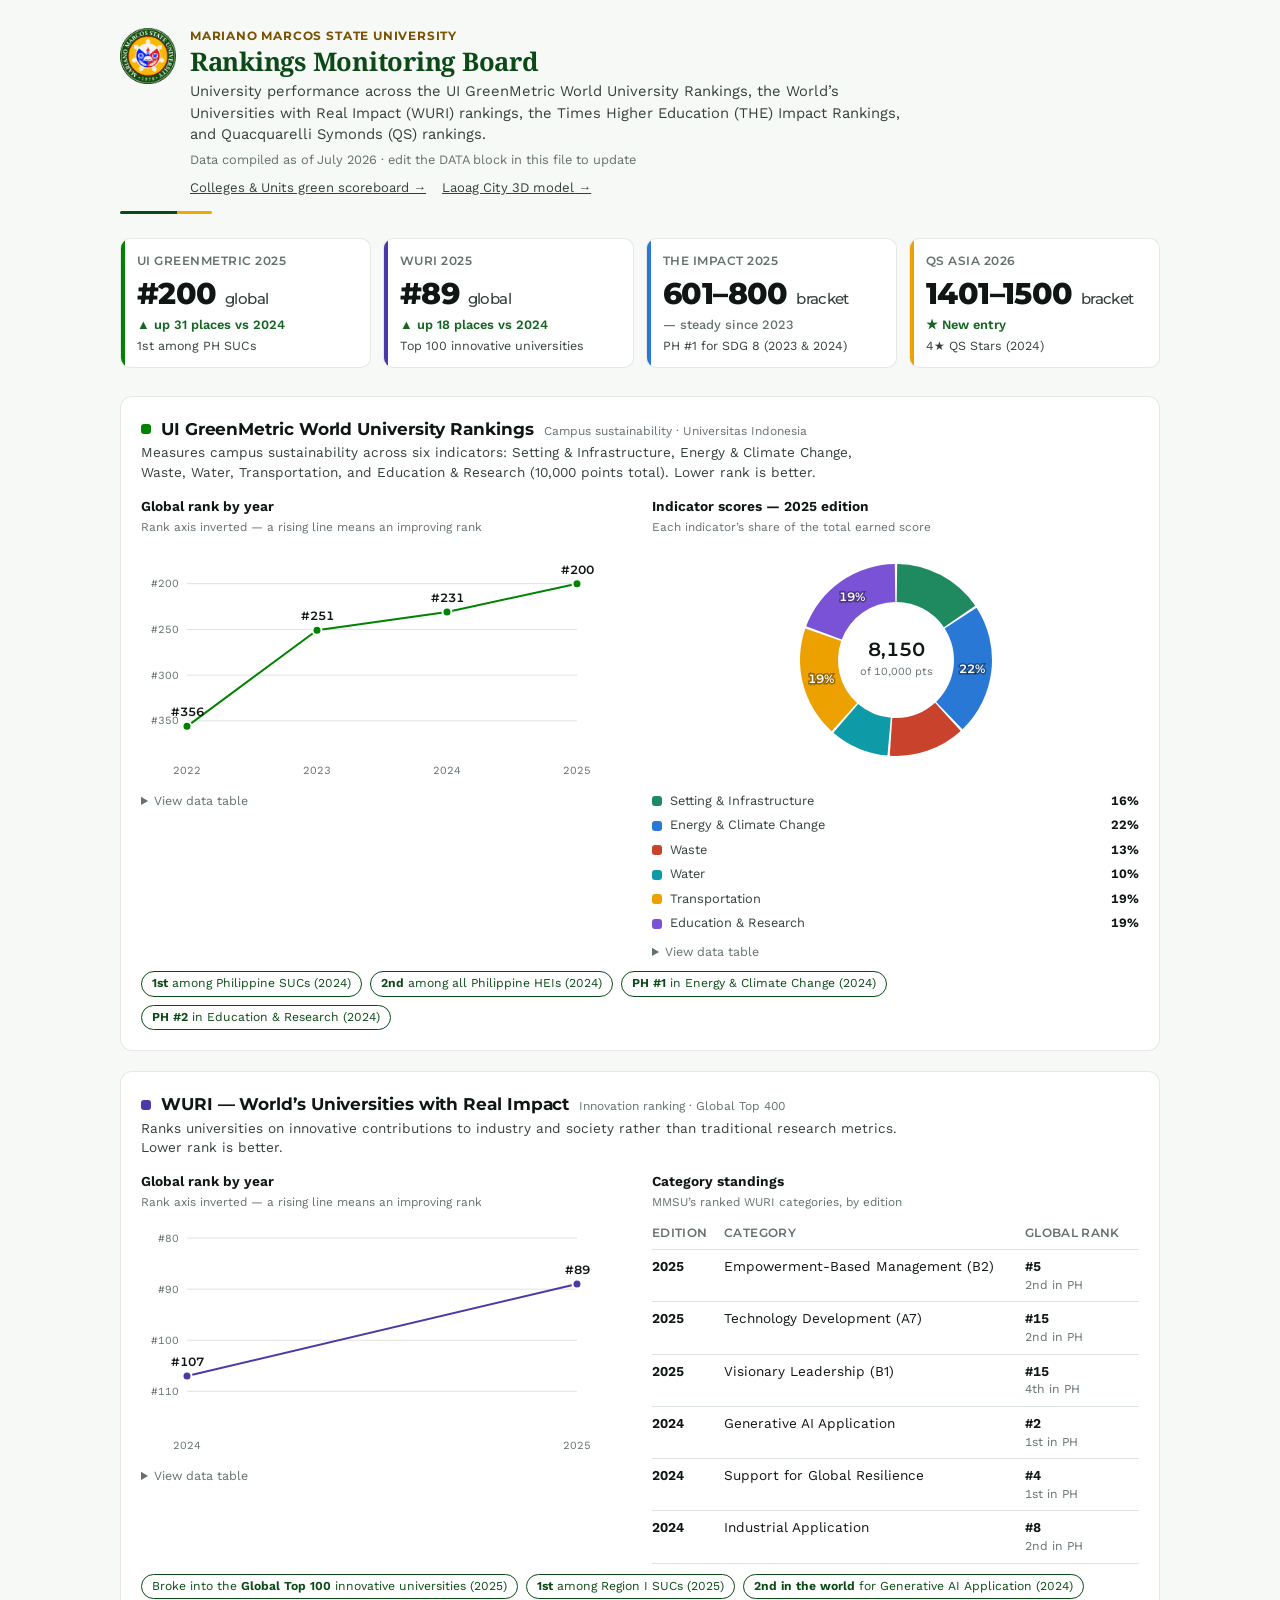
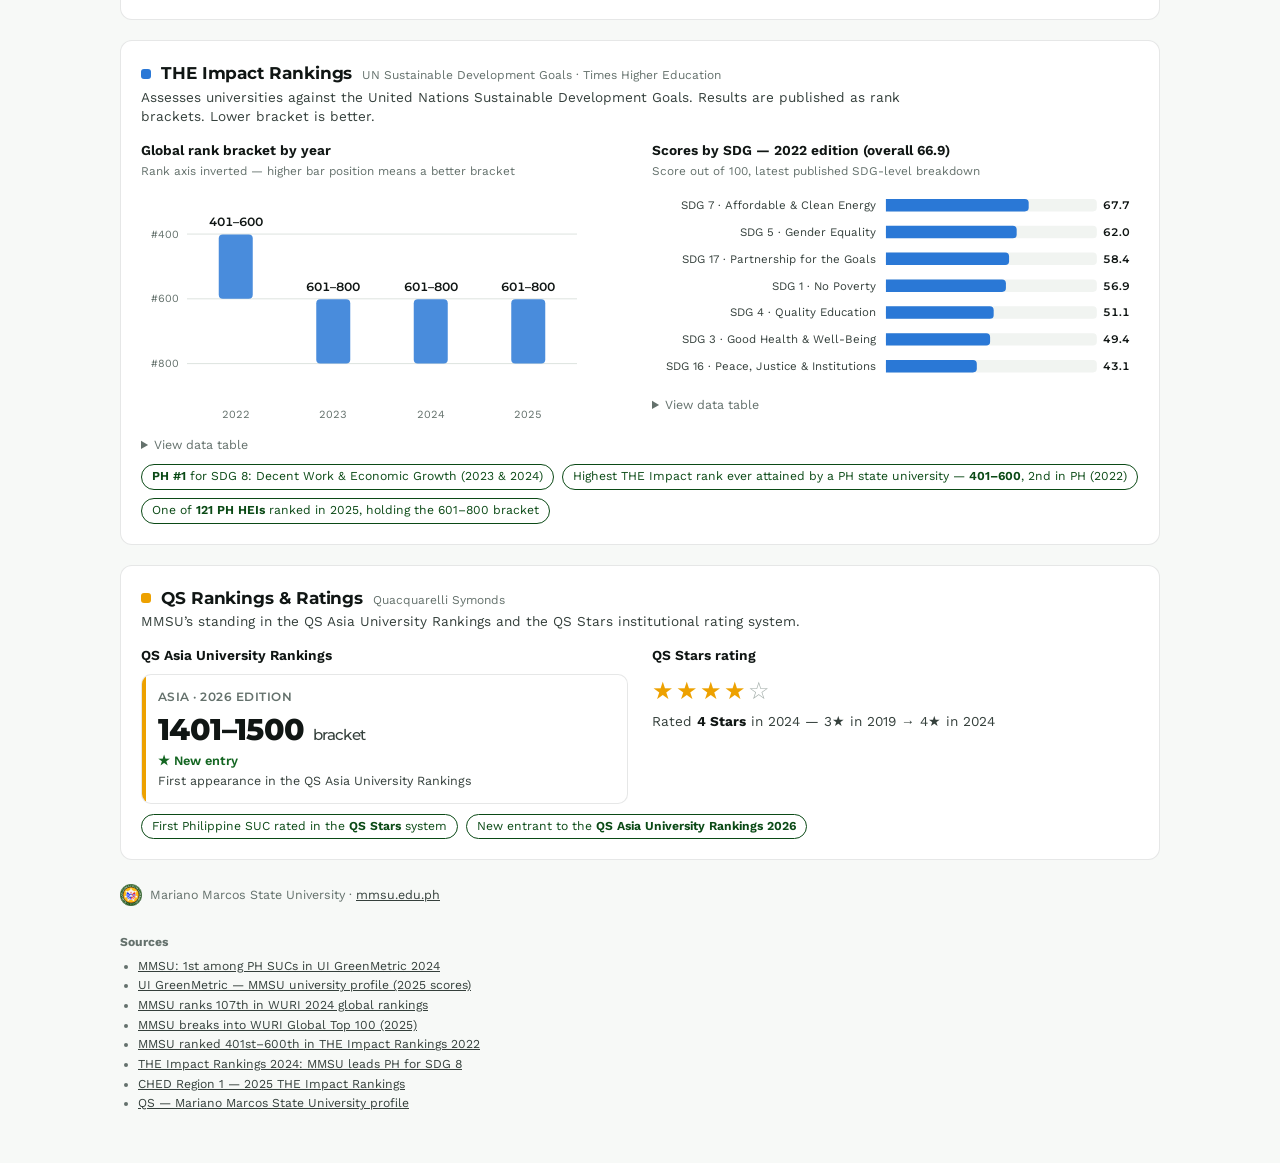
==== commit cb5da817: "Add Laoag City 3D urban model from free data Single-file MapLibre page: ~59k Overture Maps building " ====
--- a/index.html
+++ b/index.html
@@ -271,7 +271,7 @@
         <h1>Rankings Monitoring Board</h1>
         <div class="sub">University performance across the UI GreenMetric World University Rankings, the World’s Universities with Real Impact (WURI) rankings, the Times Higher Education (THE) Impact Rankings, and Quacquarelli Symonds (QS) rankings.</div>
         <div class="asof" id="asof"></div>
-        <nav style="margin-top:8px;font-size:0.82rem"><a href="units.html" style="color:var(--text-secondary)">Colleges &amp; Units green scoreboard →</a></nav>
+        <nav style="margin-top:8px;font-size:0.82rem;display:flex;gap:16px;flex-wrap:wrap"><a href="units.html" style="color:var(--text-secondary)">Colleges &amp; Units green scoreboard →</a><a href="laoag3d.html" style="color:var(--text-secondary)">Laoag City 3D model →</a></nav>
       </div>
     </div>
     <div class="brand-bar"></div>
